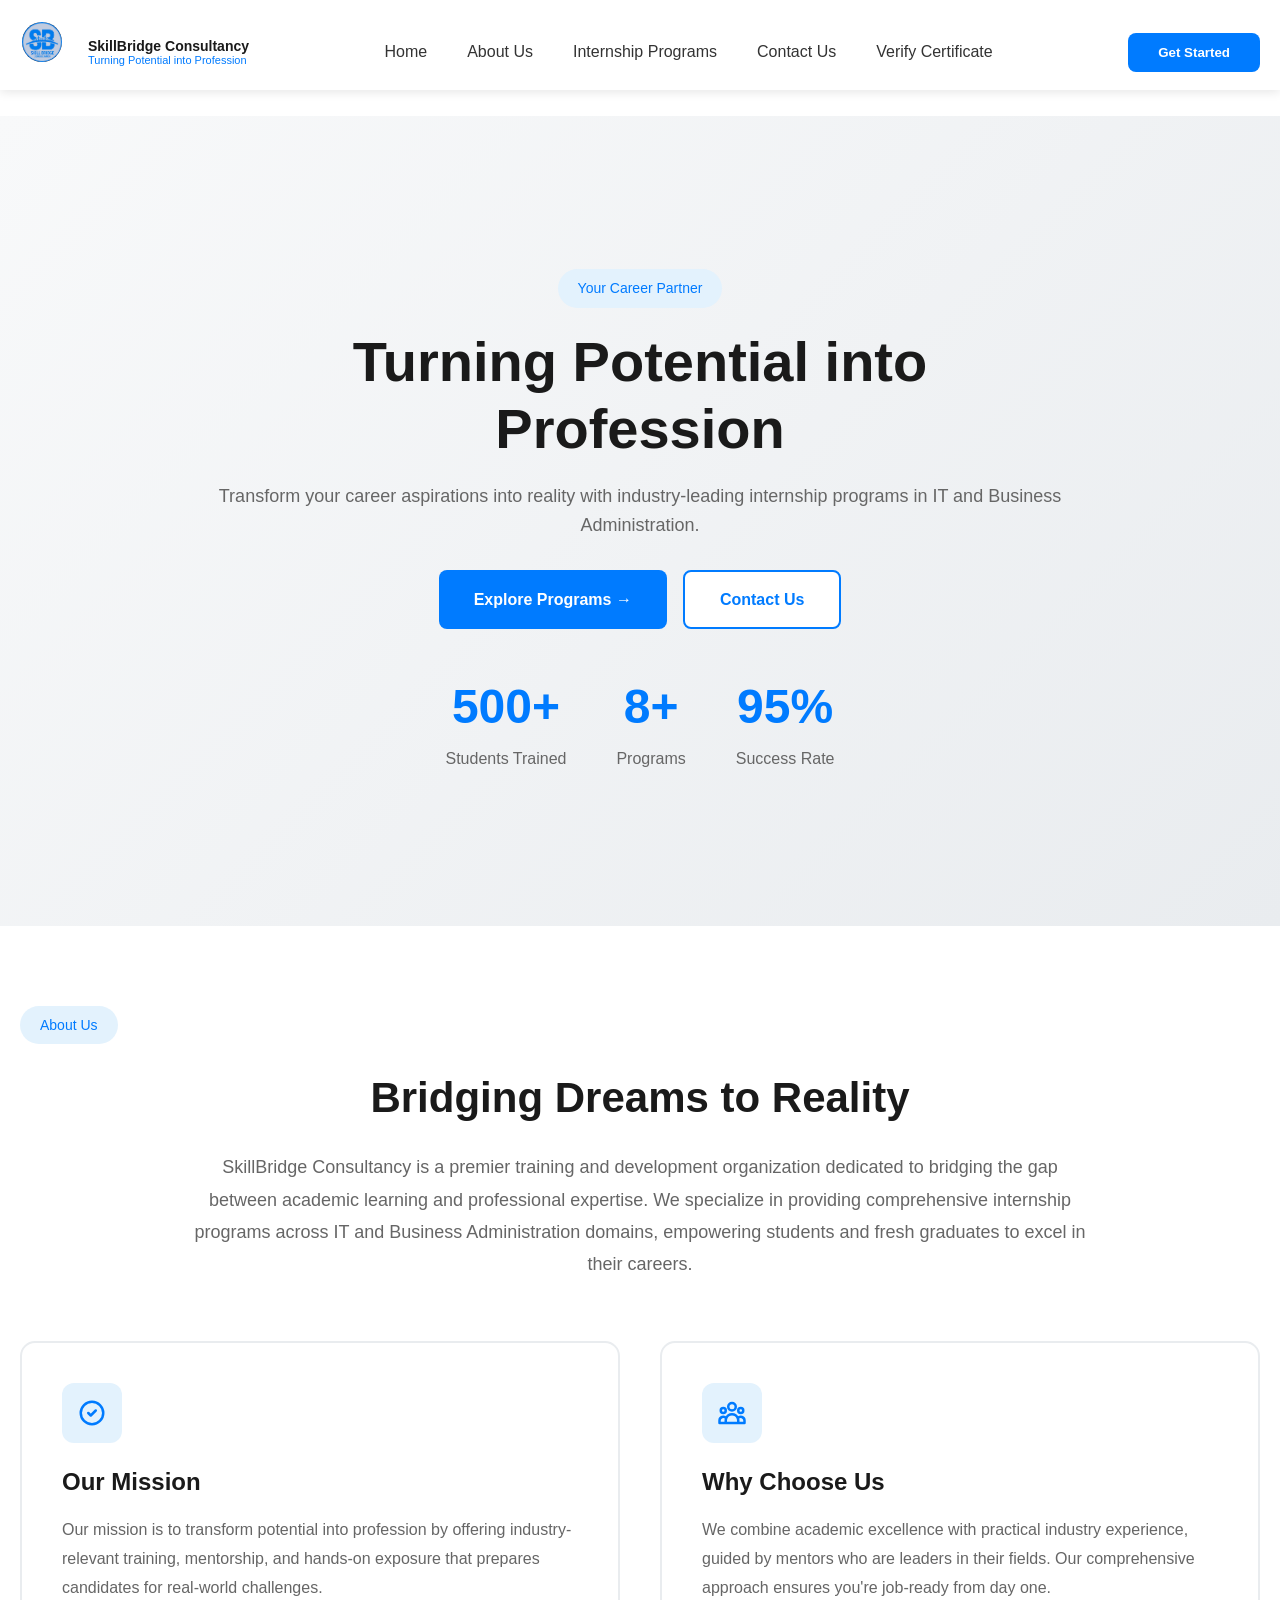
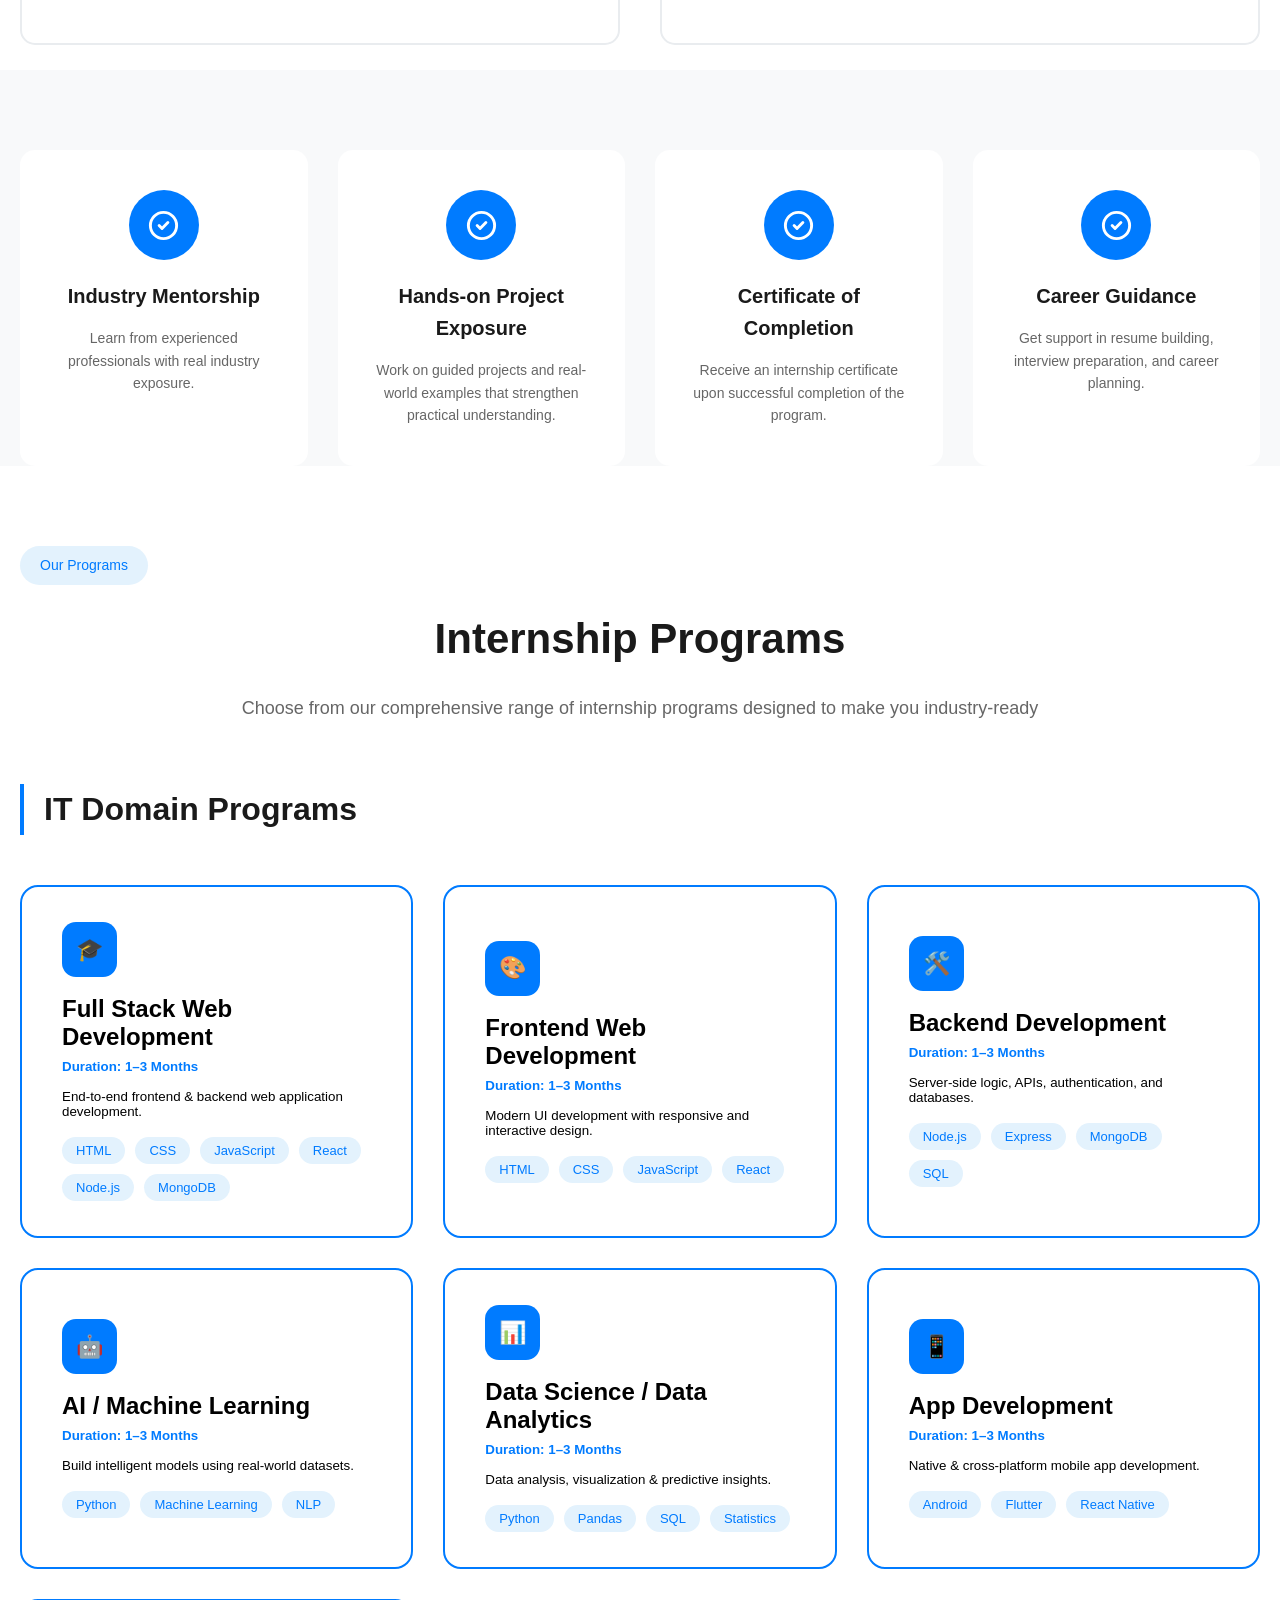
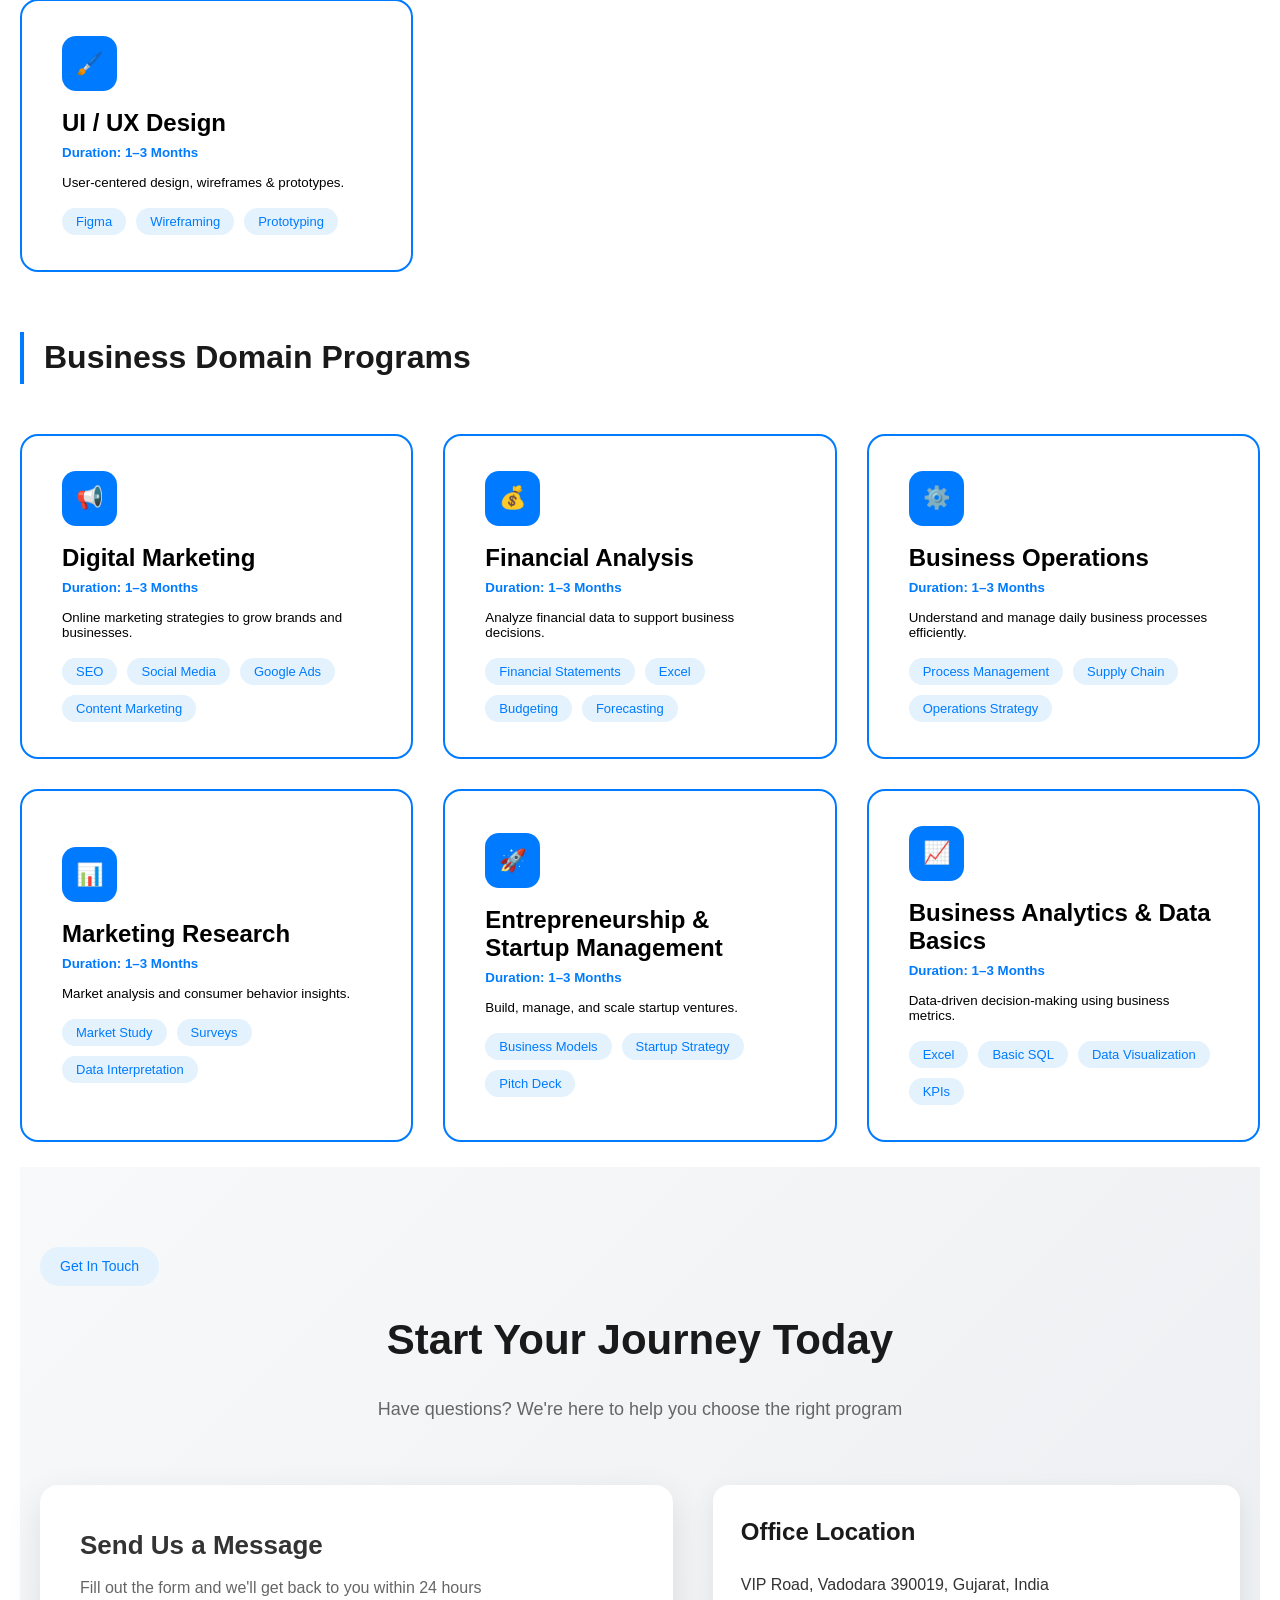
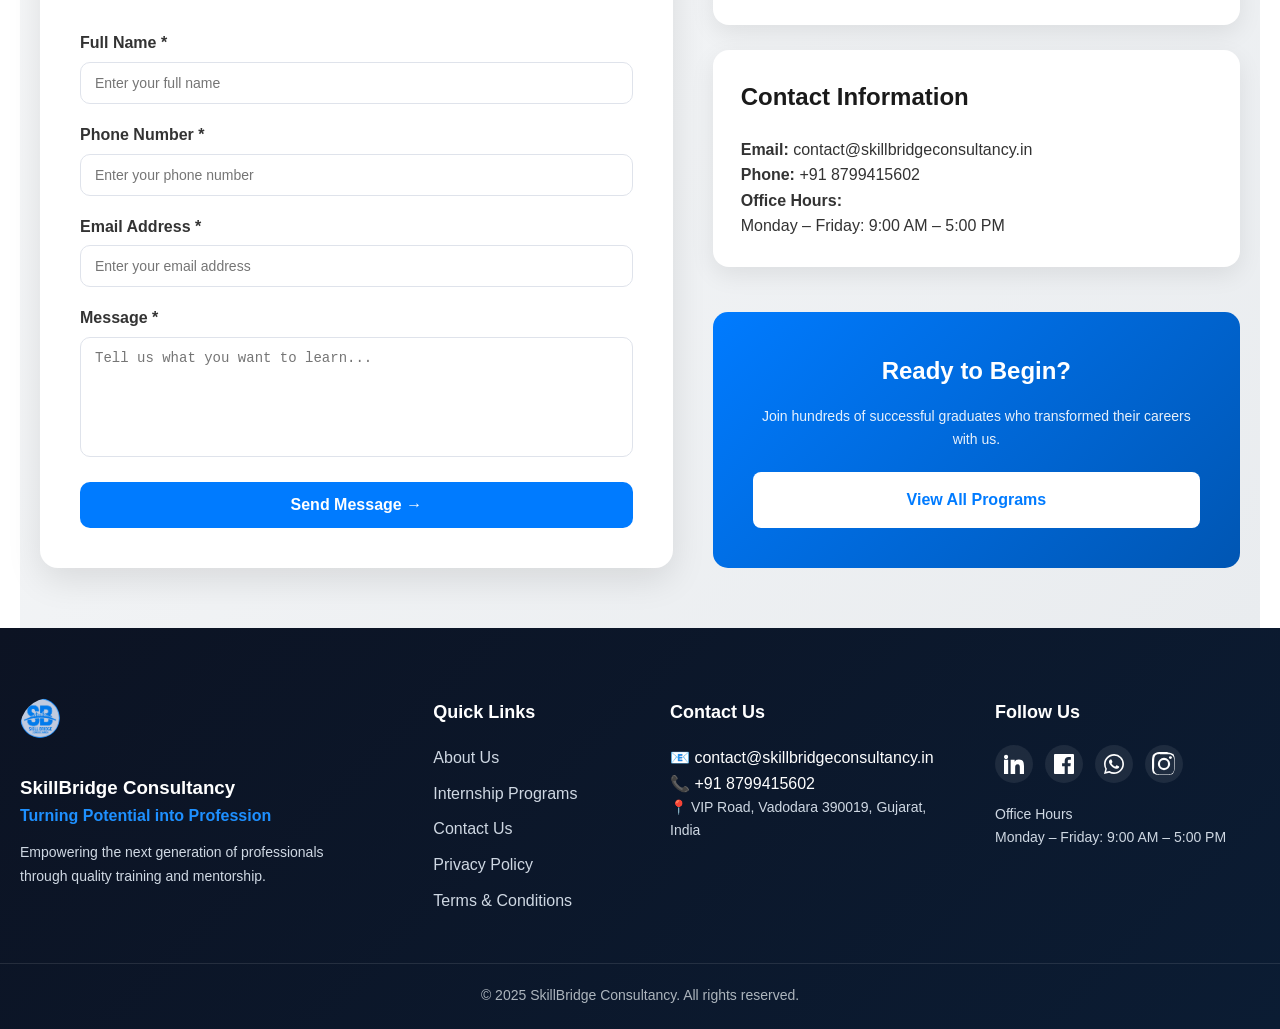
==== index.html @ 9933a891 "updated Index" ====
<!DOCTYPE html>
<html lang="en">

<head>
    <meta charset="UTF-8">
    <meta name="viewport" content="width=device-width, initial-scale=1.0">
    <title>SkillBridge Consultancy - Turning Potential into Profession</title>
    <link rel="stylesheet" href="style.css">
</head>
<style>
/* ===============================
   FORCE LOGO TO ROUND (CIRCLE)
   Header + Footer
=============================== */

#about-image img,
.footer-logo-icon img {
  width: 40px;
  height: 40px;

  border-radius: 50%;        /* makes it circle */
  object-fit: cover;         /* prevents stretching */
  display: block;

  background: #fff;
}

/* Mobile fine-tuning */
@media (max-width: 768px) {
  #about-image img {
    width: 32px;
    height: 32px;
  }
}
</style>
<style>
/* ===============================
   FIX LOGO CUTTING ISSUE (FINAL)
=============================== */

/* Allow logo to breathe */
#about-image,
#image-placeholder {
  overflow: visible !important;
  flex-shrink: 0 !important;
}

/* Perfect circular logo */
#about-image img {
  width: 40px;
  height: 40px;

  border-radius: 50%;
  object-fit: cover;

  display: block;
  margin-left: 2px;   /* prevents edge clipping */
}

/* Mobile adjustment */
@media (max-width: 768px) {
  #about-image img {
    width: 32px;
    height: 32px;
  }
}
</style>

<!-- Favicon -->
<link rel="icon" type="image/x-icon" href="assets/favicon.ico">

<!-- Standard favicon sizes -->
<link rel="icon" type="image/png" sizes="16x16" href="assets/favicon-16x16.png">
<link rel="icon" type="image/png" sizes="32x32" href="assets/favicon-32x32.png">
<!-- Android -->
<link rel="icon" type="image/png" sizes="192x192" href="assets/android-chrome-192x192.png">
<link rel="icon" type="image/png" sizes="512x512" href="assets/android-chrome-512x512.png">

<!-- Apple iOS -->
<link rel="apple-touch-icon" href="assets/apple-touch-icon.png">


<body>
    <!-- Header -->
    <header>
        <nav class="container">
            <div id="about-image">
                    <div id="image-placeholder">
                        <!-- Replace "MZ.jpeg" with actual image file name -->
                        <img src="/assets/sb.jpeg" alt="Developer" />
                    </div>
                    <div class="logo-text">
                    <h1>SkillBridge Consultancy</h1>
                    <p>Turning Potential into Profession</p>
                </div>
            </div>
    
<!-- Menu list for desktop and mobile -->
        <ul class="nav-menu">
                <li><a href="#home">Home</a></li>
                <li><a href="#about">About Us</a></li>
                <li><a href="#programs">Internship Programs</a></li>
                <li><a href="#contact">Contact Us</a></li>
                <li>
  <a href="javascript:void(0)" onclick="openVerifyPopup()">
    Verify Certificate
  </a>
</li>

            </ul>
            
            <button class="get-started-btn" onclick="window.location.href='#contact'">Get Started</button>

            <!-- hamberger icons visible on small screen -->
            <div class="hamburger">
            <span></span>
            <span></span>
            <span></span>
        </div>
        
<script>
    /* ------------- NAVBAR: MOBILE MENU TOGGLE ------------- */

        // Select hamburger icon and navigation menu list
        const hamburger = document.querySelector('.hamburger');
        const navMenu = document.querySelector('.nav-menu');

        // When hamburger is clicked, toggle "active" class on both elements
        hamburger.addEventListener('click', () => {
            hamburger.classList.toggle('active');
            navMenu.classList.toggle('active');
        });

        // When any nav link is clicked, close the mobile menu (better UX)
        document.querySelectorAll('.nav-menu a').forEach(link => {
            link.addEventListener('click', () => {
                hamburger.classList.remove('active');
                navMenu.classList.remove('active');
            });
        });
</script>
        
    </nav>
</header>
<br>
    <!-- Hero Section -->
    <section id="home" class="hero">
        <div class="container">
            <div class="hero-content">
                <div>
                    <span class="hero-tag">Your Career Partner</span>
                    <h1 class="hero-title">Turning Potential into Profession</h1>
                    <p class="hero-description">Transform your career aspirations into reality with industry-leading
                        internship programs in IT and Business Administration.</p>
                    <div class="hero-buttons">
                        <a href="#programs" class="btn-primary">Explore Programs →</a>
                        <a href="#contact" class="btn-secondary">Contact Us</a>
                    </div>
                    <div class="hero-stats">
                        <div class="stat-item">
                            <div class="stat-number">500+</div>
                            <div class="stat-label">Students Trained</div>
                        </div>
                        <div class="stat-item">
                            <div class="stat-number">8+</div>
                            <div class="stat-label">Programs</div>
                        </div>
                        <div class="stat-item">
                            <div class="stat-number">95%</div>
                            <div class="stat-label">Success Rate</div>
                        </div>
                    </div>
                </div>

        <div class="hero-image">
            <div class="about-image">
                    <div class="image-placeholder">
                        <!-- Replace "MZ.jpeg" with actual image file name -->
                        <img src="/assets/sb01.jpeg" alt="SB Image" />
                    </div>
                </div>
            </div>
    </section>

    <!-- About Section -->
    <section id="about" class="about">
        <div class="container">
            <span class="section-tag">About Us</span>
            <h2 class="section-title">Bridging Dreams to Reality</h2>
            <p class="section-description">SkillBridge Consultancy is a premier training and development organization
                dedicated to bridging the gap between academic learning and professional expertise. We specialize in
                providing comprehensive internship programs across IT and Business Administration domains, empowering
                students and fresh graduates to excel in their careers.</p>

            <div class="about-cards">
                <div class="about-card">
                    <div class="about-card-icon">
                        <svg fill="none" stroke="currentColor" viewBox="0 0 24 24">
                            <path stroke-linecap="round" stroke-linejoin="round" stroke-width="2"
                                d="M9 12l2 2 4-4m6 2a9 9 0 11-18 0 9 9 0 0118 0z"></path>
                        </svg>
                    </div>
                    <h3>Our Mission</h3>
                    <p>Our mission is to transform potential into profession by offering industry-relevant training,
                        mentorship, and hands-on exposure that prepares candidates for real-world challenges.</p>
                </div>
                <div class="about-card">
                    <div class="about-card-icon">
                        <svg fill="none" stroke="currentColor" viewBox="0 0 24 24">
                            <path stroke-linecap="round" stroke-linejoin="round" stroke-width="2"
                                d="M17 20h5v-2a3 3 0 00-5.356-1.857M17 20H7m10 0v-2c0-.656-.126-1.283-.356-1.857M7 20H2v-2a3 3 0 015.356-1.857M7 20v-2c0-.656.126-1.283.356-1.857m0 0a5.002 5.002 0 019.288 0M15 7a3 3 0 11-6 0 3 3 0 016 0zm6 3a2 2 0 11-4 0 2 2 0 014 0zM7 10a2 2 0 11-4 0 2 2 0 014 0z">
                            </path>
                        </svg>
                    </div>
                    <h3>Why Choose Us</h3>
                    <p>We combine academic excellence with practical industry experience, guided by mentors who are
                        leaders in their fields. Our comprehensive approach ensures you're job-ready from day one.</p>
                </div>
            </div>
        </div>
    </section>
    <br>

    <!-- Features Section -->
    <section class="features">
        <div class="container">
            <div class="features-grid">
                <div class="feature-card">
                    <div class="feature-icon">
                        <svg fill="none" stroke="currentColor" viewBox="0 0 24 24">
                            <path stroke-linecap="round" stroke-linejoin="round" stroke-width="2"
                                d="M9 12l2 2 4-4m6 2a9 9 0 11-18 0 9 9 0 0118 0z"></path>
                        </svg>
                    </div>
                    <h3>Industry Mentorship</h3>
                    <p>Learn from experienced professionals with real industry exposure.</p>
                </div>
                <div class="feature-card">
                    <div class="feature-icon">
                        <svg fill="none" stroke="currentColor" viewBox="0 0 24 24">
                            <path stroke-linecap="round" stroke-linejoin="round" stroke-width="2"
                                d="M9 12l2 2 4-4m6 2a9 9 0 11-18 0 9 9 0 0118 0z"></path>
                        </svg>
                    </div>
                    <h3>Hands-on Project Exposure</h3>
                    <p>Work on guided projects and real-world examples that strengthen practical understanding.</p>
                </div>
                <div class="feature-card">
                    <div class="feature-icon">
                        <svg fill="none" stroke="currentColor" viewBox="0 0 24 24">
                            <path stroke-linecap="round" stroke-linejoin="round" stroke-width="2"
                                d="M9 12l2 2 4-4m6 2a9 9 0 11-18 0 9 9 0 0118 0z"></path>
                        </svg>
                    </div>
                    <h3>Certificate of Completion</h3>
                    <p>Receive an internship certificate upon successful completion of the program.</p>
                </div>
                <div class="feature-card">
                    <div class="feature-icon">
                        <svg fill="none" stroke="currentColor" viewBox="0 0 24 24">
                            <path stroke-linecap="round" stroke-linejoin="round" stroke-width="2"
                                d="M9 12l2 2 4-4m6 2a9 9 0 11-18 0 9 9 0 0118 0z"></path>
                        </svg>
                    </div>
                    <h3>Career Guidance</h3>
                    <p>Get support in resume building, interview preparation, and career planning.</p>
                </div>
            </div>
        </div>
    </section>

    <!-- Programs Section -->
    <section id="programs" class="programs">
        <div class="container">
            <span class="section-tag">Our Programs</span>
            <h2 class="section-title">Internship Programs</h2>
            <p class="section-description">Choose from our comprehensive range of internship programs designed to make
                you industry-ready</p>

          <h3 class="domain-title">IT Domain Programs</h3>

<div class="domain-section">
    <div class="domain-list">

        <button class="domain-card" onclick="window.location.href='/domain/fullstack.html'">
            <div class="domain-icon">🎓</div>
            <p class="domain-title-text">Full Stack Web Development</p>
            <div class="domain-duration">Duration: 1–3 Months</div>
            <p>End-to-end frontend & backend web application development.</p>
            <div class="domain-tags">
                <span class="domain-tag">HTML</span>
                <span class="domain-tag">CSS</span>
                <span class="domain-tag">JavaScript</span>
                <span class="domain-tag">React</span>
                <span class="domain-tag">Node.js</span>
                <span class="domain-tag">MongoDB</span>
            </div>
        </button>


        <button class="domain-card" onclick="window.location.href='/domain/frontend.html'">
            <div class="domain-icon">🎨</div>
            <div class="domain-title-text">Frontend Web Development</div>
            <div class="domain-duration">Duration: 1–3 Months</div>
            <p>Modern UI development with responsive and interactive design.</p>
            <div class="domain-tags">
                <span class="domain-tag">HTML</span>
                <span class="domain-tag">CSS</span>
                <span class="domain-tag">JavaScript</span>
                <span class="domain-tag">React</span>
            </div>
        </button>

        <button class="domain-card" onclick="window.location.href='/domain/backend.html'">
            <div class="domain-icon">🛠️</div>
            <div class="domain-title-text">Backend Development</div>
            <div class="domain-duration">Duration: 1–3 Months</div>
            <p>Server-side logic, APIs, authentication, and databases.</p>
            <div class="domain-tags">
                <span class="domain-tag">Node.js</span>
                <span class="domain-tag">Express</span>
                <span class="domain-tag">MongoDB</span>
                <span class="domain-tag">SQL</span>
            </div>
        </button>

        <button class="domain-card" onclick="window.location.href='/domain/ai.html'">
            <div class="domain-icon">🤖</div>
            <div class="domain-title-text">AI / Machine Learning</div>
            <div class="domain-duration">Duration: 1–3 Months</div>
            <p>Build intelligent models using real-world datasets.</p>
            <div class="domain-tags">
                <span class="domain-tag">Python</span>
                <span class="domain-tag">Machine Learning</span>
                <span class="domain-tag">NLP</span>
            </div>
        </button>

        <button class="domain-card" onclick="window.location.href='/domain/datascience.html'">
            <div class="domain-icon">📊</div>
            <div class="domain-title-text">Data Science / Data Analytics</div>
            <div class="domain-duration">Duration: 1–3 Months</div>
            <p>Data analysis, visualization & predictive insights.</p>
            <div class="domain-tags">
                <span class="domain-tag">Python</span>
                <span class="domain-tag">Pandas</span>
                <span class="domain-tag">SQL</span>
                <span class="domain-tag">Statistics</span>
            </div>
        </button>

        <button class="domain-card" onclick="window.location.href='/domain/appdevelopment.html'">
            <div class="domain-icon">📱</div>
            <div class="domain-title-text">App Development</div>
            <div class="domain-duration">Duration: 1–3 Months</div>
            <p>Native & cross-platform mobile app development.</p>
            <div class="domain-tags">
                <span class="domain-tag">Android</span>
                <span class="domain-tag">Flutter</span>
                <span class="domain-tag">React Native</span>
            </div>
        </button>

        <button class="domain-card" onclick="window.location.href='/domain/uiux.html'">
            <div class="domain-icon">🖌️</div>
            <div class="domain-title-text">UI / UX Design</div>
            <div class="domain-duration">Duration: 1–3 Months</div>
            <p>User-centered design, wireframes & prototypes.</p>
            <div class="domain-tags">
                <span class="domain-tag">Figma</span>
                <span class="domain-tag">Wireframing</span>
                <span class="domain-tag">Prototyping</span>
            </div>
        </button>
    </div>

    <h3 class="domain-title">Business Domain Programs</h3>
   <div class="domain-section">
    <div class="domain-list">

        <button class="domain-card" onclick="window.location.href='/domain/digital-marketing.html'">
            <div class="domain-icon">📢</div>
            <p class="domain-title-text">Digital Marketing</p>
            <div class="domain-duration">Duration: 1–3 Months</div>
            <p>Online marketing strategies to grow brands and businesses.</p>
            <div class="domain-tags">
                <span class="domain-tag">SEO</span>
                <span class="domain-tag">Social Media</span>
                <span class="domain-tag">Google Ads</span>
                <span class="domain-tag">Content Marketing</span>
            </div>
        </button>

        <button class="domain-card" onclick="window.location.href='/domain/financial-analysis.html'">
            <div class="domain-icon">💰</div>
            <p class="domain-title-text">Financial Analysis</p>
            <div class="domain-duration">Duration: 1–3 Months</div>
            <p>Analyze financial data to support business decisions.</p>
            <div class="domain-tags">
                <span class="domain-tag">Financial Statements</span>
                <span class="domain-tag">Excel</span>
                <span class="domain-tag">Budgeting</span>
                <span class="domain-tag">Forecasting</span>
            </div>
        </button>

        <button class="domain-card" onclick="window.location.href='/domain/business-operations.html'">
            <div class="domain-icon">⚙️</div>
            <p class="domain-title-text">Business Operations</p>
            <div class="domain-duration">Duration: 1–3 Months</div>
            <p>Understand and manage daily business processes efficiently.</p>
            <div class="domain-tags">
                <span class="domain-tag">Process Management</span>
                <span class="domain-tag">Supply Chain</span>
                <span class="domain-tag">Operations Strategy</span>
            </div>
        </button>

        <button class="domain-card" onclick="window.location.href='/domain/marketing-research.html'">
            <div class="domain-icon">📊</div>
            <p class="domain-title-text">Marketing Research</p>
            <div class="domain-duration">Duration: 1–3 Months</div>
            <p>Market analysis and consumer behavior insights.</p>
            <div class="domain-tags">
                <span class="domain-tag">Market Study</span>
                <span class="domain-tag">Surveys</span>
                <span class="domain-tag">Data Interpretation</span>
            </div>
        </button>

        <button class="domain-card" onclick="window.location.href='/domain/entrepreneurship.html'">
            <div class="domain-icon">🚀</div>
            <p class="domain-title-text">Entrepreneurship & Startup Management</p>
            <div class="domain-duration">Duration: 1–3 Months</div>
            <p>Build, manage, and scale startup ventures.</p>
            <div class="domain-tags">
                <span class="domain-tag">Business Models</span>
                <span class="domain-tag">Startup Strategy</span>
                <span class="domain-tag">Pitch Deck</span>
            </div>
        </button>

        <button class="domain-card" onclick="window.location.href='/domain/business-analytics.html'">
            <div class="domain-icon">📈</div>
            <p class="domain-title-text">Business Analytics & Data Basics</p>
            <div class="domain-duration">Duration: 1–3 Months</div>
            <p>Data-driven decision-making using business metrics.</p>
            <div class="domain-tags">
                <span class="domain-tag">Excel</span>
                <span class="domain-tag">Basic SQL</span>
                <span class="domain-tag">Data Visualization</span>
                <span class="domain-tag">KPIs</span>
            </div>
        </button>
    </div>
</div>
</div>
<br>
<section id="contact" class="contact">
    <div class="container">

        <span class="section-tag">Get In Touch</span>
        <h2 class="section-title">Start Your Journey Today</h2>
        <p class="section-description">
            Have questions? We're here to help you choose the right program
        </p>

        <div class="contact-container">

            <!-- LEFT: FORM -->
            <div class="contact-form">
                
    <h2>Send Us a Message</h2>
    <p>Fill out the form and we'll get back to you within 24 hours</p>

<form 
  action="https://formspree.io/f/xrebnked"
  method="POST"
>
    <div class="form-group">
        <label>Full Name *</label>
        <input 
            type="text" 
            name="name"
            placeholder="Enter your full name" 
            required
        >
    </div>

    <div class="form-group">
        <label>Phone Number *</label>
        <input 
            type="tel" 
            name="phone"
            placeholder="Enter your phone number" 
            required
        >
    </div>

    <div class="form-group">
        <label>Email Address *</label>
        <input 
            type="email" 
            name="email"
            placeholder="Enter your email address" 
            required
        >
    </div>

    <div class="form-group">
        <label>Message *</label>
        <textarea 
            name="message"
            placeholder="Tell us what you want to learn..." 
            required
        ></textarea>
    </div>

    <!-- Extra metadata (recommended) -->
    <input type="hidden" name="_subject" value="New Contact from SkillBridge Website">
    <input type="hidden" name="_template" value="table">

    <button type="submit" class="submit-btn">
        Send Message →
    </button>
</form>

</div>
           

            <!-- RIGHT: INFO -->
            <div class="contact-info-container">

                <div class="info-card">
                    <h3>Office Location</h3>
                    <p>VIP Road, Vadodara 390019, Gujarat, India</p>
                </div>

                <div class="info-card">
                    <h3>Contact Information</h3>
                    <p><strong>Email:</strong> contact@skillbridgeconsultancy.in</p>
                    <p><strong>Phone:</strong> +91 8799415602</p>
                    <p><strong>Office Hours:</strong><br>
                        Monday – Friday: 9:00 AM – 5:00 PM
                    </p>
                </div>

                <div class="cta-card">
                    <h3>Ready to Begin?</h3>
                    <p>
                        Join hundreds of successful graduates who transformed their careers with us.
                    </p>
                    <a href="#programs" class="cta-btn">View All Programs</a>
                </div>

            </div>
        </div>
    </div>
</section>

<footer class="footer">
    <div class="container footer-content">

        <!-- Brand -->
        <div class="footer-brand">
            <div class="footer-logo">
                    <div class="footer-logo-icon">
                        <!-- Replace "MZ.jpeg" with actual image file name -->
                        <img src="/assets/sb.jpeg" alt="Developer" />
                    </div>
                </div>

            <h3>SkillBridge Consultancy</h3>
            <p class="footer-tagline">Turning Potential into Profession</p>
            <p class="footer-desc">
                Empowering the next generation of professionals through quality training and mentorship.
            </p>
        </div>

        <!-- Quick Links -->
        <div class="footer-section">
            <h4>Quick Links</h4>
            <ul>
                <li><a href="#about">About Us</a></li>
                <li><a href="#programs">Internship Programs</a></li>
                <li><a href="#contact">Contact Us</a></li>
                <li><a href="#">Privacy Policy</a></li>
                <li><a href="/terms.html">Terms & Conditions</a></li>
            </ul>
        </div>

        <!-- Contact -->
        <div class="footer-section">
            <h4>Contact Us</h4>
            <a href="mailto:contact@skillbridgeconsultancy.in" style="color:inherit; text-decoration:none;">
    📧 contact@skillbridgeconsultancy.in
</a>
<br>
            <a href="tel:+918799415602" style="color:inherit; text-decoration:none;">
           📞 +91 8799415602
</a>

            <p>📍 VIP Road, Vadodara 390019, Gujarat, India</p>
        </div>

        <!-- Social -->
        <div class="footer-section">
            <h4>Follow Us</h4>
            <div class="footer-socials">
    <!-- LinkedIn -->
    <a href="#" title="LinkedIn" aria-label="LinkedIn">
        <svg width="20" height="20" viewBox="0 0 24 24" fill="currentColor">
            <path d="M4.98 3.5C4.98 4.88 3.88 6 2.5 6S0 4.88 0 3.5 1.12 1 2.5 1 4.98 2.12 4.98 3.5zM0 24h5V7H0v17zM8 7h4.8v2.3h.1c.7-1.3 2.4-2.7 4.9-2.7 5.2 0 6.2 3.4 6.2 7.8V24h-5v-7.5c0-1.8 0-4.2-2.6-4.2s-3 2-3 4V24H8V7z"/>
        </svg>
    </a>

    <!-- Facebook -->
    <a href="https://www.facebook.com/profile.php?id=61586493890046" title="Facebook" aria-label="Facebook">
        <svg width="20" height="20" viewBox="0 0 24 24" fill="currentColor">
            <path d="M22.675 0h-21.35C.6 0 0 .6 0 1.326v21.348C0 23.4.6 24 1.326 24h11.49v-9.294H9.691V11.01h3.125V8.41c0-3.1 1.893-4.788 4.659-4.788 1.325 0 2.463.099 2.795.143v3.24l-1.918.001c-1.504 0-1.796.715-1.796 1.764v2.314h3.587l-.467 3.696h-3.12V24h6.116C23.4 24 24 23.4 24 22.674V1.326C24 .6 23.4 0 22.675 0z"/>
        </svg>
    </a>

    <!-- WhatsApp -->
    <a href="https://wa.me/message/7XD6UM52COF5K1" title="WhatsApp" aria-label="WhatsApp">
        <svg width="20" height="20" viewBox="0 0 24 24" fill="currentColor">
            <path d="M20.52 3.48A11.78 11.78 0 0 0 12.02 0C5.4 0 0 5.4 0 12c0 2.12.55 4.18 1.6 6.01L0 24l6.16-1.62A11.93 11.93 0 0 0 12 24c6.6 0 12-5.4 12-12 0-3.2-1.25-6.2-3.48-8.52zM12 22c-1.92 0-3.79-.51-5.42-1.47l-.39-.23-3.65.96.97-3.56-.25-.37A9.93 9.93 0 0 1 2 12C2 6.48 6.48 2 12.02 2c2.65 0 5.14 1.03 7.01 2.9A9.87 9.87 0 0 1 22 12c0 5.52-4.48 10-10 10zm5.48-7.48c-.3-.15-1.76-.87-2.03-.97-.27-.1-.47-.15-.67.15-.2.3-.77.97-.94 1.17-.17.2-.35.22-.65.07-.3-.15-1.25-.46-2.38-1.48-.88-.78-1.47-1.75-1.65-2.05-.17-.3-.02-.46.13-.61.13-.13.3-.35.45-.52.15-.17.2-.3.3-.5.1-.2.05-.37-.02-.52-.07-.15-.67-1.62-.92-2.22-.24-.58-.49-.5-.67-.51h-.57c-.2 0-.52.07-.8.37-.27.3-1.05 1.02-1.05 2.48s1.08 2.88 1.23 3.08c.15.2 2.12 3.24 5.13 4.54.72.31 1.28.5 1.72.64.72.23 1.37.2 1.88.12.57-.08 1.76-.72 2.01-1.42.25-.7.25-1.3.17-1.42-.08-.12-.27-.2-.57-.35z"/>
        </svg>
    </a>

    <!-- Instagram -->
    <a href="https://www.instagram.com/skillbridgeconsultancy?igsh=MWw3Z3g2ZGY2OTgyZQ==" title="Instagram" aria-label="Instagram" class="social-icon instagram">
    <svg xmlns="http://www.w3.org/2000/svg" width="24" height="24" fill="white" viewBox="0 0 24 24">
        <path d="M12 2.163c3.204 0 3.584.012 4.85.07 1.17.054 1.796.24 2.218.403a4.418 4.418 0 011.607.995 4.418 4.418 0 01.995 1.607c.163.422.349 1.048.403 2.218.058 1.266.07 1.646.07 4.85s-.012 3.584-.07 4.85c-.054 1.17-.24 1.796-.403 2.218a4.418 4.418 0 01-.995 1.607 4.418 4.418 0 01-1.607.995c-.422.163-1.048.349-2.218.403-1.266.058-1.646.07-4.85.07s-3.584-.012-4.85-.07c-1.17-.054-1.796-.24-2.218-.403a4.418 4.418 0 01-1.607-.995 4.418 4.418 0 01-.995-1.607c-.163-.422-.349-1.048-.403-2.218C2.175 15.584 2.163 15.204 2.163 12s.012-3.584.07-4.85c.054-1.17.24-1.796.403-2.218a4.418 4.418 0 01.995-1.607 4.418 4.418 0 011.607-.995c.422-.163 1.048-.349 2.218-.403C8.416 2.175 8.796 2.163 12 2.163zm0-2.163C8.741 0 8.332.012 7.052.07 5.78.128 4.897.313 4.09.635 3.286.957 2.592 1.356 2.05 1.898a6.576 6.576 0 00-1.264 1.264C.354 4.592.128 5.78.07 7.052.012 8.332 0 8.741 0 12s.012 3.668.07 4.948c.058 1.272.284 2.46.716 3.354.36.77.836 1.433 1.264 1.264.563.424 1.226.716 1.264.716.894.432 2.082.658 3.354.716 1.28.058 1.689.07 4.948.07s3.668-.012 4.948-.07c1.272-.058 2.46-.284 3.354-.716.77-.36 1.433-.836 1.264-1.264.424-.563.716-1.226.716-1.264.432-.894.658-2.082.716-3.354.058-1.28.07-1.689.07-4.948s-.012-3.668-.07-4.948c-.058-1.272-.284-2.46-.716-3.354-.36-.77-.836-1.433-1.264-1.264-.563-.424-1.226-.716-1.264-.716-.894-.432-2.082-.658-3.354-.716C15.668.012 15.259 0 12 0z"/>
        <path d="M12 5.838a6.162 6.162 0 100 12.324 6.162 6.162 0 000-12.324zm0 10.162a3.999 3.999 0 110-7.998 3.999 3.999 0 010 7.998z"/>
        <circle cx="18.406" cy="5.594" r="1.44"/>
    </svg>
</a>




</div>

            <p class="office-hours">
                Office Hours<br>
                Monday – Friday: 9:00 AM – 5:00 PM
            </p>
        </div>

    </div>

    <div class="footer-bottom">
        © 2025 SkillBridge Consultancy. All rights reserved.<br>
        <br>
    </div>
    
</footer>

<!-- Verify Certificate Popup -->
<div id="verifyPopup" class="verify-popup">
  <div class="verify-box">
    <h2>Verify Certificate</h2>
    <p>Enter your reference number</p>

    <input
      type="text"
      id="certInput"
      placeholder="SBCINT-2026-512"
    >

    <div id="verifyStatus" class="verify-status"></div>

    <button class="verify-btn" onclick="verifyCertificate()">
      Verify
    </button>

    <button class="close-btn" onclick="closeVerifyPopup()">Close</button>
  </div>
</div>
<script>
function openVerifyPopup() {
  document.getElementById("verifyPopup").style.display = "flex";
  document.getElementById("verifyStatus").innerText = "";
  document.getElementById("certInput").value = "";
}

function closeVerifyPopup() {
  document.getElementById("verifyPopup").style.display = "none";
}

function verifyCertificate() {
  const input = document.getElementById("certInput").value.trim();
  const status = document.getElementById("verifyStatus");
  const btn = document.querySelector(".verify-btn");

  const pattern = /^SBCINT-2026-(\d+)$/;

  if (!pattern.test(input)) {
    status.style.color = "red";
    status.innerText = "❌ Invalid format";
    return;
  }

  const number = parseInt(input.match(pattern)[1]);

  // Loading state
  btn.classList.add("loading");
  btn.disabled = true;
  status.innerText = "Verifying...";

  setTimeout(() => {
    btn.classList.remove("loading");
    btn.disabled = false;

    if (number >= 512) {
      status.style.color = "green";
      status.innerText = "✅ Your certificate is VERIFIED";
    } else {
      status.style.color = "red";
      status.innerText = "❌ Certificate NOT valid";
    }
  }, 1500); // fake loading delay
}
</script>

</body>
</html>
---- style.css ----
* {
            margin: 0;
            padding: 0;
            box-sizing: border-box;
        }

        body {
            font-family: 'Segoe UI', Tahoma, Geneva, Verdana, sans-serif;
            line-height: 1.6;
            color: #333;
            overflow-x: hidden;
        }

        .container {
            max-width: 1400px;
            margin: 0 auto;
            padding: 0 20px;
        }

        /* Header Styles */
        header {
            background: #fff;
            padding: 20px 0;
            box-shadow: 0 2px 10px rgba(0,0,0,0.1);
            position: sticky;
            top: 0;
            z-index: 1000;
            position: fixed;
            width: 100%;
        }

        nav {
            display: flex;
            justify-content: space-between;
            align-items: center;
        }

        /* portfolio css for the skillbridge image */

        #about-image {
            display: flex;
            align-items: center;
            gap: 5px;
        }

        #image-placeholder {
            width: 60px;
            height: 60px;
            border-radius: 50%;  /* Circle */
            overflow: hidden;    /* Keep image inside circle */
            margin: 0;
        }

        #image-placeholder img {
            width: 100%;
            height: 100%;
            object-fit: cover;   /* Cover the circle nicely */
        }

        .logo-text h1 {
            font-size: 22px;
            color: #1a1a1a;
        }

        .logo-text p {
            font-size: 12px;
            color: #007bff;
        }

        .nav-menu {
            display: flex;
            list-style: none;
            gap: 40px;
        }

        .nav-menu a {
            text-decoration: none;
            color: #333;
            font-weight: 500;
            transition: color 0.3s;
        }

        .nav-menu a:hover {
            color: #007bff;
        }

        /* Hamburger icon (only visible on mobile) */
        .hamburger {
            display: none;          /* hidden on desktop */
            flex-direction: column;
            cursor: pointer;
            margin: 5%;
            position: relative;
        } 

        
        .hamburger span {
            height: 3px;
            width: 25px;
            background: #333;
            margin: 3px 0;
            transition: 0.3s;
        }

        .get-started-btn {
            background: #007bff;
            color: white;
            padding: 12px 30px;
            border: none;
            border-radius: 8px;
            font-weight: 600;
            cursor: pointer;
            transition: background 0.3s;
        }

        .get-started-btn:hover {
            background: #0056b3;
        }

        /* Hero Section */
        .hero {
            background: linear-gradient(135deg, #f8f9fa 0%, #e9ecef 100%);
            padding: 80px 0;
            margin-top: 20px;
        }

        .hero-content {
            display: grid;
            grid-template-columns: 1fr 1fr;
            gap: 60px;
            align-items: center;
        }

        .hero-tag {
            display: inline-block;
            background: #e3f2fd;
            color: #007bff;
            padding: 8px 20px;
            border-radius: 20px;
            font-size: 14px;
            margin-bottom: 20px;
        }

        .hero-title {
            font-size: 56px;
            line-height: 1.2;
            margin-bottom: 20px;
            color: #1a1a1a;
        }

        .hero-description {
            font-size: 18px;
            color: #666;
            margin-bottom: 30px;
        }

        .hero-buttons {
            display: flex;
            gap: 20px;
        }

        .btn-primary {
            background: #007bff;
            color: white;
            padding: 15px 35px;
            border: none;
            border-radius: 8px;
            font-weight: 600;
            cursor: pointer;
            transition: all 0.3s;
            text-decoration: none;
            display: inline-flex;
            align-items: center;
            gap: 10px;
        }

        .btn-primary:hover {
            background: #0056b3;
            transform: translateY(-2px);
        }

        .btn-secondary {
            background: white;
            color: #007bff;
            padding: 15px 35px;
            border: 2px solid #007bff;
            border-radius: 8px;
            font-weight: 600;
            cursor: pointer;
            transition: all 0.3s;
            text-decoration: none;
        }

        .btn-secondary:hover {
            background: #007bff;
            color: white;
        }

        .hero-stats {
            display: flex;
            gap: 60px;
            margin-top: 50px;
        }

        .stat-item {
            text-align: center;
        }

        .stat-number {
            font-size: 48px;
            font-weight: bold;
            color: #007bff;
        }

        .stat-label {
            color: #666;
            font-size: 16px;
        }

        .hero-image {
            background: linear-gradient(135deg, #c5d7f2 0%, #a8c0e8 100%);
            border-radius: 20px;
            padding: 60px;
            display: flex;
            align-items: center;
            justify-content: center;
            margin-right: 0 auto;
        }

                /* portfolio css */
        .image-placeholder {
            width: 400px;
            height: 400px;
            border-radius: 50%;  /* Circle */
            overflow: hidden;    /* Keep image inside circle */
            margin: 0 ;
        }

        .image-placeholder img {
            width: 100%;
            height: 100%;
            object-fit: cover;   /* Cover the circle nicely */
        }

        /* About Section */
        .about {
            padding: 80px 0;
            background: white;
        }

        .section-tag {
            display: inline-block;
            background: #e3f2fd;
            color: #007bff;
            padding: 8px 20px;
            border-radius: 20px;
            font-size: 14px;
            margin-bottom: 20px;
        }

        .section-title {
            font-size: 42px;
            text-align: center;
            margin-bottom: 20px;
            color: #1a1a1a;
        }

        .section-description {
            text-align: center;
            color: #666;
            max-width: 900px;
            margin: 0 auto 60px;
            font-size: 18px;
            line-height: 1.8;
        }
        .about-cards {
            display: grid;
            grid-template-columns: 1fr 1fr;
            gap: 40px;
            margin-top: 40px;
        }

        .about-card {
            background: white;
            border: 2px solid #e9ecef;
            border-radius: 15px;
            padding: 40px;
            transition: all 0.3s;
        }

        .about-card:hover {
            border-color: #007bff;
            box-shadow: 0 10px 30px rgba(0,123,255,0.1);
        }

        .about-card-icon {
            width: 60px;
            height: 60px;
            background: #e3f2fd;
            border-radius: 12px;
            display: flex;
            align-items: center;
            justify-content: center;
            margin-bottom: 20px;
        }

        .about-card-icon svg {
            width: 30px;
            height: 30px;
            stroke: #007bff;
        }

        .about-card h3 {
            font-size: 24px;
            margin-bottom: 15px;
            color: #1a1a1a;
        }

        .about-card p {
            color: #666;
            line-height: 1.8;
        }

        /* Features Section */
        .features {
            padding: 80px 0;
            background: #f8f9fa;
        }

        .features-grid {
            display: grid;
            grid-template-columns: repeat(4, 1fr);
            gap: 30px;
        }

        .feature-card {
            background: white;
            padding: 40px 30px;
            border-radius: 15px;
            text-align: center;
            transition: all 0.3s;
        }

        .feature-card:hover {
            transform: translateY(-5px);
            box-shadow: 0 10px 30px rgba(0,0,0,0.1);
        }

        .feature-icon {
            width: 70px;
            height: 70px;
            background: #007bff;
            border-radius: 50%;
            display: flex;
            align-items: center;
            justify-content: center;
            margin: 0 auto 20px;
        }

        .feature-icon svg {
            width: 35px;
            height: 35px;
            stroke: white;
        }

        .feature-card h3 {
            font-size: 20px;
            margin-bottom: 15px;
            color: #1a1a1a;
        }

        .feature-card p {
            color: #666;
            font-size: 14px;
            line-height: 1.6;
        }

        /* Programs Section */
        .programs {
            padding: 80px 0;
            background: white;
        }

      .programs-grid {
        width: 100%;
        display: grid;
        grid-template-columns: repeat(auto-fit, minmax(300px, 1fr));
        gap: 30px;
        margin: 0 auto 60px;
        }
        

        .program-card {
            background: white;
            border: 2px solid #e9ecef;
            border-radius: 15px;
            padding: 35px;
            transition: all 0.3s;
        }

        .program-card:hover {
            border-color: #007bff;
            transform: translateY(-5px);
            box-shadow: 0 10px 30px rgba(0,123,255,0.1);
        }

        .program-icon {
            width: 60px;
            height: 60px;
            background: #007bff;
            border-radius: 12px;
            display: flex;
            align-items: center;
            justify-content: center;
            margin-bottom: 20px;
        }

        .program-icon svg {
            width: 30px;
            height: 30px;
            stroke: white;
        }

        .program-card h3 {
            font-size: 22px;
            margin-bottom: 10px;
            color: #1a1a1a;
        }

        .program-duration {
            color: #007bff;
            font-weight: 600;
            margin-bottom: 15px;
            font-size: 14px;
        }

        .program-card p {
            color: #666;
            font-size: 14px;
            line-height: 1.6;
            margin-bottom: 20px;
        }

        .program-tags {
            display: flex;
            flex-wrap: wrap;
            gap: 8px;
        }

        .program-tag {
            background: #e3f2fd;
            color: #007bff;
            padding: 6px 14px;
            border-radius: 15px;
            font-size: 12px;
            font-weight: 500;
        }

        /* Contact Section */
        .contact {
            padding: 80px 0;
            background: linear-gradient(135deg, #f8f9fa 0%, #e9ecef 100%);
        }

        .contact-container {
            display: grid;
            grid-template-columns: 1fr 1fr;
            gap: 60px;
        }

        .contact-form {
            background: white;
            padding: 40px;
            border-radius: 15px;
            box-shadow: 0 10px 30px rgba(0,0,0,0.1);
        }

        .contact-form h2 {
            font-size: 28px;
            margin-bottom: 10px;
        }

        .contact-form p {
            color: #666;
            margin-bottom: 30px;
        }

        .form-group {
            margin-bottom: 20px;
        }

        .form-group label {
            display: block;
            margin-bottom: 8px;
            font-weight: 600;
            color: #333;
        }

        .form-group input,
        .form-group textarea {
            width: 100%;
            padding: 12px 15px;
            border: 2px solid #e9ecef;
            border-radius: 8px;
            font-size: 14px;
            transition: border-color 0.3s;
        }

        .form-group input:focus,
        .form-group textarea:focus {
            outline: none;
            border-color: #007bff;
        }

        .form-group textarea {
            resize: vertical;
            min-height: 120px;
        }

        .submit-btn {
            width: 100%;
            background: #007bff;
            color: white;
            padding: 15px;
            border: none;
            border-radius: 8px;
            font-weight: 600;
            cursor: pointer;
            transition: all 0.3s;
            display: flex;
            align-items: center;
            justify-content: center;
            gap: 10px;
        }

        .submit-btn:hover {
            background: #0056b3;
        }

        .contact-info-container {
            display: flex;
            flex-direction: column;
            gap: 30px;
        }

        .info-card {
            background: white;
            padding: 30px;
            border-radius: 15px;
            box-shadow: 0 5px 20px rgba(0,0,0,0.08);
        }

        .info-card h3 {
            font-size: 24px;
            margin-bottom: 20px;
            color: #1a1a1a;
        }

        .info-item {
            margin-bottom: 15px;
        }

        .info-label {
            font-weight: 600;
            color: #333;
            margin-bottom: 5px;
        }

        .info-value {
            color: #007bff;
            text-decoration: none;
        }

        .info-value:hover {
            text-decoration: underline;
        }

        .cta-card {
            background: linear-gradient(135deg, #007bff, #0056b3);
            color: white;
            padding: 40px;
            border-radius: 15px;
            text-align: center;
        }

        .cta-card h3 {
            font-size: 24px;
            margin-bottom: 15px;
        }

        .cta-card p {
            margin-bottom: 25px;
            opacity: 0.9;
            line-height: 1.6;
            margin-bottom: 22px;
            font-size: 14px;
        }

        .cta-btn {
            background: white;
            color: #007bff;
            padding: 15px 40px;
            border: none;
            border-radius: 8px;
            font-weight: 600;
            cursor: pointer;
            transition: all 0.3s;
            text-decoration: none;
            display: inline-block;
            width: 100%;
            text-align: center;
        }

        .cta-btn:hover {
            transform: translateY(-2px);
            box-shadow: 0 5px 20px rgba(0,0,0,0.2);
        }

        /* Vertical Domain Layout */

    .domain-title {
            font-size: 32px;
            margin: 60px 0 30px 0;
            color: #1a1a1a;
            border-left: 4px solid #007bff;
            padding-left: 20px;
        }

    .domain-section {
        margin-top: 50px;
        cursor: pointer;
    }

    .domain-list {
        display: flex;
        flex-direction: column;
        gap: 30px;
    }

    .domain-card {
        border: 2px solid #007bff;
        border-radius: 18px;
        padding: 35px 40px;
        background: #fff;
        transition: all 0.3s ease;
        cursor: pointer;
        text-align: left;
    }

    .domain-card:hover {
        box-shadow: 0 15px 40px rgba(0,123,255,0.15);
        transform: translateY(-3px);
    }

    .domain-icon {
        width: 55px;
        height: 55px;
        background: #007bff;
        color: #fff;
        border-radius: 14px;
        display: flex;
        align-items: center;
        justify-content: center;
        font-size: 22px;
        margin-bottom: 18px;
    }

    .domain-title-text {
        font-size: 24px;
        font-weight: 700;
        margin-bottom: 8px;
        color: #000;
    }

    .domain-duration {
        color: #007bff;
        font-weight: 600;
        margin-bottom: 15px;
    }

    .domain-tags {
        display: flex;
        flex-wrap: wrap;
        gap: 10px;
        margin-top: 18px;
    }

    .domain-tag {
        background: #e3f2fd;
        color: #007bff;
        padding: 6px 14px;
        border-radius: 20px;
        font-size: 13px;
        font-weight: 500;
    }

    .domain-list {
        display: grid;
        grid-template-columns: repeat(3, 1fr); /* 3 ek row me */
        gap: 30px;
    }

    /* ===== CONTACT SECTION IMAGE-STYLE FIX ===== */

    .contact-container {
        display: grid;
        grid-template-columns: 1.2fr 1fr;
        gap: 40px;
        align-items: start;
    }

    .contact-form {
        height: fit-content;
    }

    .contact-info-container {
        display: flex;
        flex-direction: column;
        gap: 25px;
    }

    .info-card {
        background: #fff;
        border-radius: 16px;
        padding: 28px;
        box-shadow: 0 8px 25px rgba(0,0,0,0.08);
    }

    .contact-form {
        background: #fff;
        padding: 40px;
        border-radius: 18px;
        box-shadow: 0 12px 35px rgba(0,0,0,0.1);
    }

    .contact-form h2 {
        font-size: 26px;
        margin-bottom: 8px;
    }

    .contact-form p {
        color: #666;
        margin-bottom: 30px;
    }

    .form-group {
        margin-bottom: 18px;
    }

    .form-group label {
        display: block;
        font-weight: 600;
        margin-bottom: 6px;
    }

    .form-group input,
    .form-group textarea {
        width: 100%;
        padding: 12px 14px;
        border-radius: 10px;
        border: 1.5px solid #dfe3eb;
        font-size: 14px;
    }

    .form-group textarea {
        resize: none;
        height: 120px;
    }

    .form-group input:focus,
    .form-group textarea:focus {
        outline: none;
        border-color: #007bff;
    }

    .submit-btn {
        width: 100%;
        background: #007bff;
        color: #fff;
        border: none;
        padding: 14px;
        font-size: 16px;
        font-weight: 600;
        border-radius: 10px;
        cursor: pointer;
    }

    .submit-btn:hover {
        background: #0056b3;
    }

    /* ===== CONTACT SECTION IMAGE-STYLE FIX ===== */

    .contact-container {
        display: grid;
        grid-template-columns: 1.2fr 1fr;
        gap: 40px;
        align-items: start;
    }

    .contact-info-container {
        display: flex;
        flex-direction: column;
        gap: 25px;
    }

    .info-card {
        background: #fff;
        border-radius: 16px;
        padding: 28px;
        box-shadow: 0 8px 25px rgba(0,0,0,0.08);
    }

    .contact-form {
        background: #fff;
        padding: 40px;
        border-radius: 18px;
        box-shadow: 0 12px 35px rgba(0,0,0,0.1);
        height: fit-content;
    }

    .contact-form h2 {
        font-size: 26px;
        margin-bottom: 8px;
    }

    .contact-form p {
        color: #666;
        margin-bottom: 30px;
    }

    .form-group {
        margin-bottom: 18px;
    }

    .form-group label {
        display: block;
        font-weight: 600;
        margin-bottom: 6px;
    }

    .form-group input,
    .form-group textarea {
        width: 100%;
        padding: 12px 14px;
        border-radius: 10px;
        border: 1.5px solid #dfe3eb;
        font-size: 14px;
    }

    .form-group textarea {
        resize: none;
        height: 120px;
    }

    .form-group input:focus,
    .form-group textarea:focus {
        outline: none;
        border-color: #007bff;
    }

    .submit-btn {
        width: 100%;
        background: #007bff;
        color: #fff;
        border: none;
        padding: 14px;
        font-size: 16px;
        font-weight: 600;
        border-radius: 10px;
        cursor: pointer;
    }

    .submit-btn:hover {
        background: #0056b3;
    }

                /* ===== FOOTER ===== */

    footer {
                background: #1a1d29;
                color: white;
                padding: 60px 0 20px;
                margin-top: 0;
            }

    .footer {
        background: linear-gradient(135deg, #0c1323, #0b1c33);
        color: #fff;
        padding: 70px 0 25px;
        width: 100vw;              /* full screen width */
        margin-left: calc(-50vw + 50%);
    }

    .footer-content {
        display: grid;
        grid-template-columns: 2fr 1fr 1.5fr 1.5fr;
        gap: 60px;
        /* margin-bottom: 30px; */
    }

    .footer-logo {
                display: flex;
                align-items: center;
                gap: 5px;
            }

    .footer-logo-icon {
                width: 60px;
                height: 60px;
                border-radius: 50%;
                overflow: hidden;
                margin: 0;
                display: flex;
            }

            .footer-logo-icon img {
            width: 100%;
            height: 100%;
            object-fit: cover;
            display: flex;   /* Cover the circle nicely */
            }

    .footer-about {
                color: #007bff;
                margin-bottom: 15px;
            }

    .tagline {
                color: #007bff;
                margin-bottom: 15px;
            }

    .footer-about h3 {
                font-size: 20px;
                margin-bottom: 10px;
            }

    .footer-brand h3 {
        margin-top: 15px;
    }

    .footer-about p {
                color: #adb5bd;
                line-height: 1.8;
            }        


    .footer-tagline {
        color: #1e90ff;
        font-weight: 600;
        margin-bottom: 12px;
    }

    .footer-section h4 {
                font-size: 18px;
                margin-bottom: 20px;
            }

    .footer-links {
                list-style: none;
            }

    .footer-links li {
                margin-bottom: 12px;
            }

    .footer-links a {
                color: #adb5bd;
                text-decoration: none;
                transition: color 0.3s;
            }

    .footer-links a:hover {
                color: #007bff;
            }

    .contact-item {
                display: flex;
                align-items: start;
                gap: 10px;
                margin-bottom: 15px;
                color: #adb5bd;
            }

    .contact-item a {
                color: #adb5bd;
                text-decoration: none;
            }

    .contact-item a:hover {
                color: #007bff;
            }

    .footer-desc {
        color: #cfd8e3;
        font-size: 14px;
        line-height: 1.7;
    }

    .footer-section h4 {
        margin-bottom: 18px;
    }

    .footer-section ul {
        list-style: none;
        padding: 0;
    }

    .footer-section ul li {
        margin-bottom: 10px;
    }

    .footer-section ul li a {
        color: #cfd8e3;
        text-decoration: none;
    }

    .footer-section ul li a:hover {
        color: #1e90ff;
    }

    .footer-section p {
        color: #cfd8e3;
        font-size: 14px;
        margin-bottom: 12px;
    }

    .footer-socials {
        display: flex;
        gap: 12px;
        margin-bottom: 20px;
    }

    .footer-socials a {
        width: 38px;
        height: 38px;
        background: rgba(255,255,255,0.08);
        display: flex;
        align-items: center;
        justify-content: center;
        border-radius: 50%;
        color: #fff;
        text-decoration: none;
        font-weight: bold;
    }

    .footer-socials a:hover {
        background: #1e90ff;
    }

    .social-links {
                display: flex;
                gap: 15px;
                margin-top: 20px;
            }

    .social-icon {
                width: 40px;
                height: 40px;
                background: rgba(255,255,255,0.1);
                border-radius: 8px;
                display: flex;
                align-items: center;
                justify-content: center;
                transition: all 0.3s;
            }

    .social-icon:hover {
                background: #007bff;
                transform: translateY(-3px);
            }

    .office-hours {
        font-size: 14px;
        color: #cfd8e3;
    }

    .footer-bottom {
        text-align: center;
        margin-top: 40px;
        padding-top: 20px;
        border-top: 1px solid rgba(255,255,255,0.1);
        font-size: 14px;
        color: #adb5bd;
    }


            /* Responsive Design */

        @media (max-width: 2470px) {
            .cta-card {
                margin-top: 20px;
                margin-bottom: 0px;
            }
        }

        @media (max-width: 1024px) {
            .programs-grid {
                grid-template-columns: repeat(2, 1fr);
            }

            .features-grid {
                grid-template-columns: repeat(2, 1fr);
            }

            .domain-list {
                grid-template-columns: repeat(2, 1fr);
            }

        }
        
        @media (max-width: 900px) {
    .footer-content {
        grid-template-columns: 1fr;
        gap: 35px;
        }
    }

    html, body {
        margin: 0;
        padding: 0;
        height: auto;
        overflow-x: hidden;
        overflow-y: auto;
    }

    html {
        overflow-x: clip;
    }

    section, footer, header, main {
        margin-bottom: 0 !important;
        padding-bottom: 0 !important;
    }

    /* Remove min-height bugs */
    section {
        min-height: auto !important;
    }

    /* Fix footer last gap */
    footer {
        padding-bottom: 0 !important;
    }

    body {
        overflow-y: auto;
    }

    /* Space between Contact section and Footer */
    #contact,
    .contact-section,
    .contact-form {
        margin-bottom: 60px;   /* adjust: 40–80px as you like */
    }

    /* Footer should not add extra gap */

    .card h3 {
        margin-bottom: 10px;
        color: #0b5ed7;
    }

    /* Make cards clickable */
    .card {
        cursor: pointer;
        text-decoration: none;
        color: inherit;
    }

    /* Hover effect for better UX */
    .card:hover {
        transform: translateY(-6px);
        transition: 0.3s ease;
        box-shadow: 0 15px 35px rgba(0,0,0,0.15);
    }

        @media (max-width: 768px) {

            .image-placeholder {
                width: 250px;
                height: 250px;
            }

            #image-placeholder {
                width: 60px;
                height: 60px;
            }

            .nav-links {
                display: none;
            }

             /* Show hamburger icon on mobile */
            .hamburger {
                display: flex;
            }

            /* Convert nav-menu to vertical full-width panel on mobile */
            .nav-menu {
                position: fixed;
                left: -100%;  /* Hidden outside screen by default */
                top: 70px;
                flex-direction: column;
                background: #ffffff;
                width: 100%;
                text-align: center;
                transition: 0.3s;
                padding: 2rem 0;
                box-shadow: 0 10px 27px rgba(0, 0, 0, 0.05);
            }

            /* When .active is added via JS, slide-in from left */
            .nav-menu.active {
                left: 0;
            }

            /* Animate hamburger lines into an “X” */
            .hamburger.active span:nth-child(1) {
                transform: rotate(-45deg) translate(-5px, 6px);
            }

            .hamburger.active span:nth-child(2) {
                opacity: 0;
            }

            .hamburger.active span:nth-child(3) {
                transform: rotate(45deg) translate(-5px, -6px);
            }

            .hero-content {
                grid-template-columns: 1fr;
            }

            .hero-title {
                font-size: 30px;
            }

            .hero-stats {
                flex-direction: row;
                gap: 30px;
            }

            .about-cards {
                grid-template-columns: 1fr;
            }

            .programs-grid {
                grid-template-columns: 1fr;
            }

            .features-grid {
                grid-template-columns: 1fr;
            }

            .contact-container {
                grid-template-columns: 1fr;
            }

            .footer-content {
                grid-template-columns: 1fr;
            }

            .domain-list {
                grid-template-columns: 1fr;
            }

        }

        @media (max-width: 480px) {
        .image-placeholder {
                width: 200px;
                height: 200px;
            }

            #image-placeholder {
                width: 75px;
                height: 45px;
            }

            .hero-stats {
                flex-direction: row;
                gap: 30px;
            }

            .cta-card {
                margin-bottom: 20px;
            }

         /* Show hamburger icon on mobile */
            .hamburger {
                display: flex;
            }

            /* Convert nav-menu to vertical full-width panel on mobile */
            .nav-menu {
                position: fixed;
                left: -100%;  /* Hidden outside screen by default */
                top: 70px;
                flex-direction: column;
                background: #ffffff;
                width: 100%;
                text-align: center;
                transition: 0.3s;
                padding: 2rem 0;
                box-shadow: 0 10px 27px rgba(0, 0, 0, 0.05);
            }

            /* When .active is added via JS, slide-in from left */
            .nav-menu.active {
                left: 0;
            }

            /* Animate hamburger lines into an “X” */
            .hamburger.active span:nth-child(1) {
                transform: rotate(-45deg) translate(-5px, 6px);
            }

            .hamburger.active span:nth-child(2) {
                opacity: 0;
            }

            .hamburger.active span:nth-child(3) {
                transform: rotate(45deg) translate(-5px, -6px);
            }

            .nav-menu a:hover {
            color: #007bff;
        }
        }

        @media (max-width: 380px) {

            header {
                padding: 10px 0;
            }

            .image-placeholder {
                width: 150px;
                height: 150px;
            }

            .hero-image {
                padding: 40px;
                width: 100%;
                margin: 0;
            }

            #image-placeholder {
                width: 60px;
                height: 40px;
            }

            .logo-text h1 {
                font-size: 12px;
            }

            .logo-text p {
                font-size: 6px;
            }
            /* Show hamburger icon on mobile */
            .hamburger {
                display: flex;
            }

            /* Convert nav-menu to vertical full-width panel on mobile */
            .nav-menu {
                position: fixed;
                left: -100%;  /* Hidden outside screen by default */
                top: 70px;
                flex-direction: column;
                background: #ffffff;
                width: 100%;
                text-align: center;
                transition: 0.3s;
                padding: 2rem 0;
                box-shadow: 0 10px 27px rgba(0, 0, 0, 0.05);
            }

            /* When .active is added via JS, slide-in from left */
            .nav-menu.active {
                left: 0;
            }

            /* Animate hamburger lines into an “X” */
            .hamburger.active span:nth-child(1) {
                transform: rotate(-45deg) translate(-5px, 6px);
            }

            .hamburger.active span:nth-child(2) {
                opacity: 0;
            }

            .hamburger.active span:nth-child(3) {
                transform: rotate(45deg) translate(-5px, -6px);
            }

            .nav-menu a:hover {
            color: #007bff;
        }

        .hero-buttons {
           display: grid;
        }

        .btn-primary {
            padding: 15px 35px;
            width: 85%;
        }

        .btn-secondary {
            padding: 13px 35px;
            width: 75%;
            text-align: center;
        }

        .hero-stats {
            gap: 1px;
            display: grid;
        }

        .get-started-btn {
            padding: 5px 10px;
            border-radius: 24px;
        }

        .section-title {
            font-size: 20px;
        }

        .hero-description {
            text-align: start;
            font-size: 9px;
        }

        .section-description {
            text-align: start;
            font-size: 14px;   
        }

        .domain-title {
            font-size: 20px;
            margin: 5px 0 15px 0;
        }

        .domain-section {
            margin-top: 25px;
        }

        .domain-icon {
            width: 35px;
            height: 35px;
            border-radius: 5px;
            margin-bottom: 8px;
            margin-top: 0;
        }

        .domain-title-text {
            font-size: 18px;
            margin-bottom: 2px;
        }

        .domain-duration {
            margin-bottom: 0;
            font-size: 10px;
            margin-top: 0;
        }

        .domain-tags {
           display: grid; 
           gap: 5px;
           margin-top: 8px;
        }

        .domain-list {
            gap: 15px;
        }

        .contact-container {
            display: grid;
            gap: 5px;
        }
        }
/* ===============================
   HERO TRUE CENTER — FINAL OVERRIDE
   (ADD AT VERY END OF CSS FILE)
================================ */

/* Fixed header height */
header {
    height: 90px;
}

/* Hero takes remaining screen */
.hero {
    height: calc(100vh - 90px);
    margin-top: 0 !important;
    padding: 0 !important;

    display: flex;
    align-items: center;
    justify-content: center;
}

/* Neutralize container limits */
.hero .container {
    max-width: 100% !important;
    padding: 0 !important;

    display: flex;
    justify-content: center;
}

/* Remove grid completely */
.hero-content {
    display: flex !important;
    flex-direction: column;
    align-items: center;
    justify-content: center;

    text-align: center;
    max-width: 850px;
    width: 100%;
    gap: 0;
}

/* Center buttons */
.hero-buttons {
    display: flex;
    justify-content: center;
    gap: 16px;
    margin-top: 30px;
}

/* Center stats */
.hero-stats {
    display: flex;
    justify-content: center;
    gap: 50px;
    margin-top: 40px;
}

/* Kill right image completely */
.hero-image {
    display: none !important;
}
.verify-popup {
  position: fixed;
  inset: 0;
  background: rgba(0,0,0,0.6);
  display: none;
  justify-content: center;
  align-items: center;
  z-index: 9999;
}

.verify-box {
  background: #fff;
  padding: 30px;
  width: 360px;
  border-radius: 14px;
  text-align: center;
  box-shadow: 0 20px 40px rgba(0,0,0,0.25);
}

.verify-box h2 {
  margin-bottom: 8px;
}

.verify-box p {
  font-size: 14px;
  color: #555;
}

.verify-box input {
  width: 100%;
  padding: 12px;
  margin: 18px 0 10px;
  border-radius: 8px;
  border: 2px solid #ddd;
}

.verify-btn {
  width: 100%;
  padding: 12px;
  background: #007bff;
  color: #fff;
  border: none;
  border-radius: 8px;
  font-weight: 600;
  cursor: pointer;
  margin-top: 10px;
}

.close-btn {
  margin-top: 10px;
  background: transparent;
  border: none;
  color: #666;
  cursor: pointer;
}

.verify-status {
  margin-top: 10px;
  font-weight: 600;
  font-size: 14px;
}

/* Loading spinner */
.loading::after {
  content: '';
  width: 18px;
  height: 18px;
  border: 3px solid #fff;
  border-top: 3px solid transparent;
  border-radius: 50%;
  display: inline-block;
  animation: spin 1s linear infinite;
  margin-left: 8px;
}

@keyframes spin {
  to { transform: rotate(360deg); }
}
@media (max-width: 768px) {
  .container {
    padding: 0 16px;
  }
}
@media (max-width: 768px) {

  nav {
    display: flex;
    align-items: center;
    justify-content: space-between;
  }

  .nav-menu {
    position: absolute;
    top: 70px;
    left: 0;
    width: 100%;
    background: #fff;
    flex-direction: column;
    display: none;
    gap: 16px;
    padding: 20px 0;
    box-shadow: 0 5px 20px rgba(0,0,0,0.1);
  }

  .nav-menu.active {
    display: flex;
  }

  .nav-menu li {
    text-align: center;
  }

  .get-started-btn {
    display: none;
  }

  .hamburger {
    display: block;
  }
}
@media (max-width: 768px) {

  .hero .container {
    flex-direction: column;
    text-align: center;
  }

  .hero-title {
    font-size: 32px;
    line-height: 1.2;
  }

  .hero-description {
    font-size: 16px;
  }

  .hero-buttons {
    flex-direction: column;
    gap: 12px;
  }

  .hero-image img {
    width: 100%;
    max-width: 300px;
    margin: 0 auto;
  }
}
@media (max-width: 768px) {
  .hero-stats {
    flex-direction: column;
    gap: 20px;
  }
}
@media (max-width: 768px) {

  .domain-list {
    display: grid;
    grid-template-columns: 1fr;
    gap: 16px;
  }

  .domain-card {
    text-align: left;
  }
}
@media (max-width: 768px) {

  .contact-container {
    flex-direction: column;
  }

  .contact-form,
  .contact-info-container {
    width: 100%;
  }
}
@media (max-width: 768px) {

  .footer-content {
    flex-direction: column;
    gap: 30px;
    text-align: center;
  }

  .footer-socials {
    justify-content: center;
  }
}
/* HAMBURGER ICON */
.hamburger {
  display: none;
  flex-direction: column;
  cursor: pointer;
  gap: 5px;
}

.hamburger span {
  width: 26px;
  height: 3px;
  background-color: #000;
  border-radius: 2px;
}

/* SHOW HAMBURGER ON MOBILE */
@media (max-width: 768px) {
  .hamburger {
    display: flex;
  }
}
@media (max-width: 768px) {

  header nav.container {
    display: flex;
    align-items: center;
    justify-content: space-between;
  }

  #about-image {
    display: flex;
    align-items: center;
    gap: 8px;
  }

  #about-image img {
    width: 40px;
    height: 40px;
  }

  .logo-text h1 {
    font-size: 14px;
    line-height: 1.1;
  }

  .logo-text p {
    font-size: 11px;
  }
}
@media (max-width: 768px) {

  .nav-menu {
    position: absolute;
    top: 64px;
    left: 0;
    width: 100%;
    background: #fff;
    display: none;
    flex-direction: column;
    padding: 20px 0;
    gap: 15px;
    z-index: 999;
  }

  .nav-menu.active {
    display: flex;
  }

  .nav-menu li {
    text-align: center;
  }

  .nav-menu a {
    font-size: 16px;
  }

  .get-started-btn {
    display: none;
  }
}
@media (max-width: 768px) {

  .hero {
    padding-top: 40px;
  }

  .hero .container {
    flex-direction: column;
    text-align: center;
  }

  .hero-title {
    font-size: 28px;
  }

  .hero-description {
    font-size: 15px;
  }

  .hero-buttons {
    flex-direction: column;
  }

  .hero-buttons a {
    width: 100%;
    text-align: center;
  }
}
@media (max-width: 768px) {
  .hero-stats {
    display: flex;
    flex-direction: column;
    gap: 20px;
  }
}
/* LOGO IMAGE FIX */
#about-image img {
  width: 40px;
  height: 40px;
  object-fit: contain;
}
header {
  position: sticky;
  top: 0;
  background: #fff;
  z-index: 1000;
}

nav.container {
  display: flex;
  align-items: center;
  justify-content: space-between;
  min-height: 64px;
}
#about-image {
  display: flex;
  align-items: center;
  gap: 8px;
  max-width: 70%;
}
.logo-text h1 {
  font-size: 14px;
  line-height: 1.2;
  white-space: normal;
}

.logo-text p {
  font-size: 11px;
  line-height: 1.1;
}
@media (max-width: 768px) {

  #about-image {
    max-width: 80%;
  }

  .logo-text {
    display: flex;
    flex-direction: column;
  }

  .hamburger {
    margin-left: auto;
  }
}
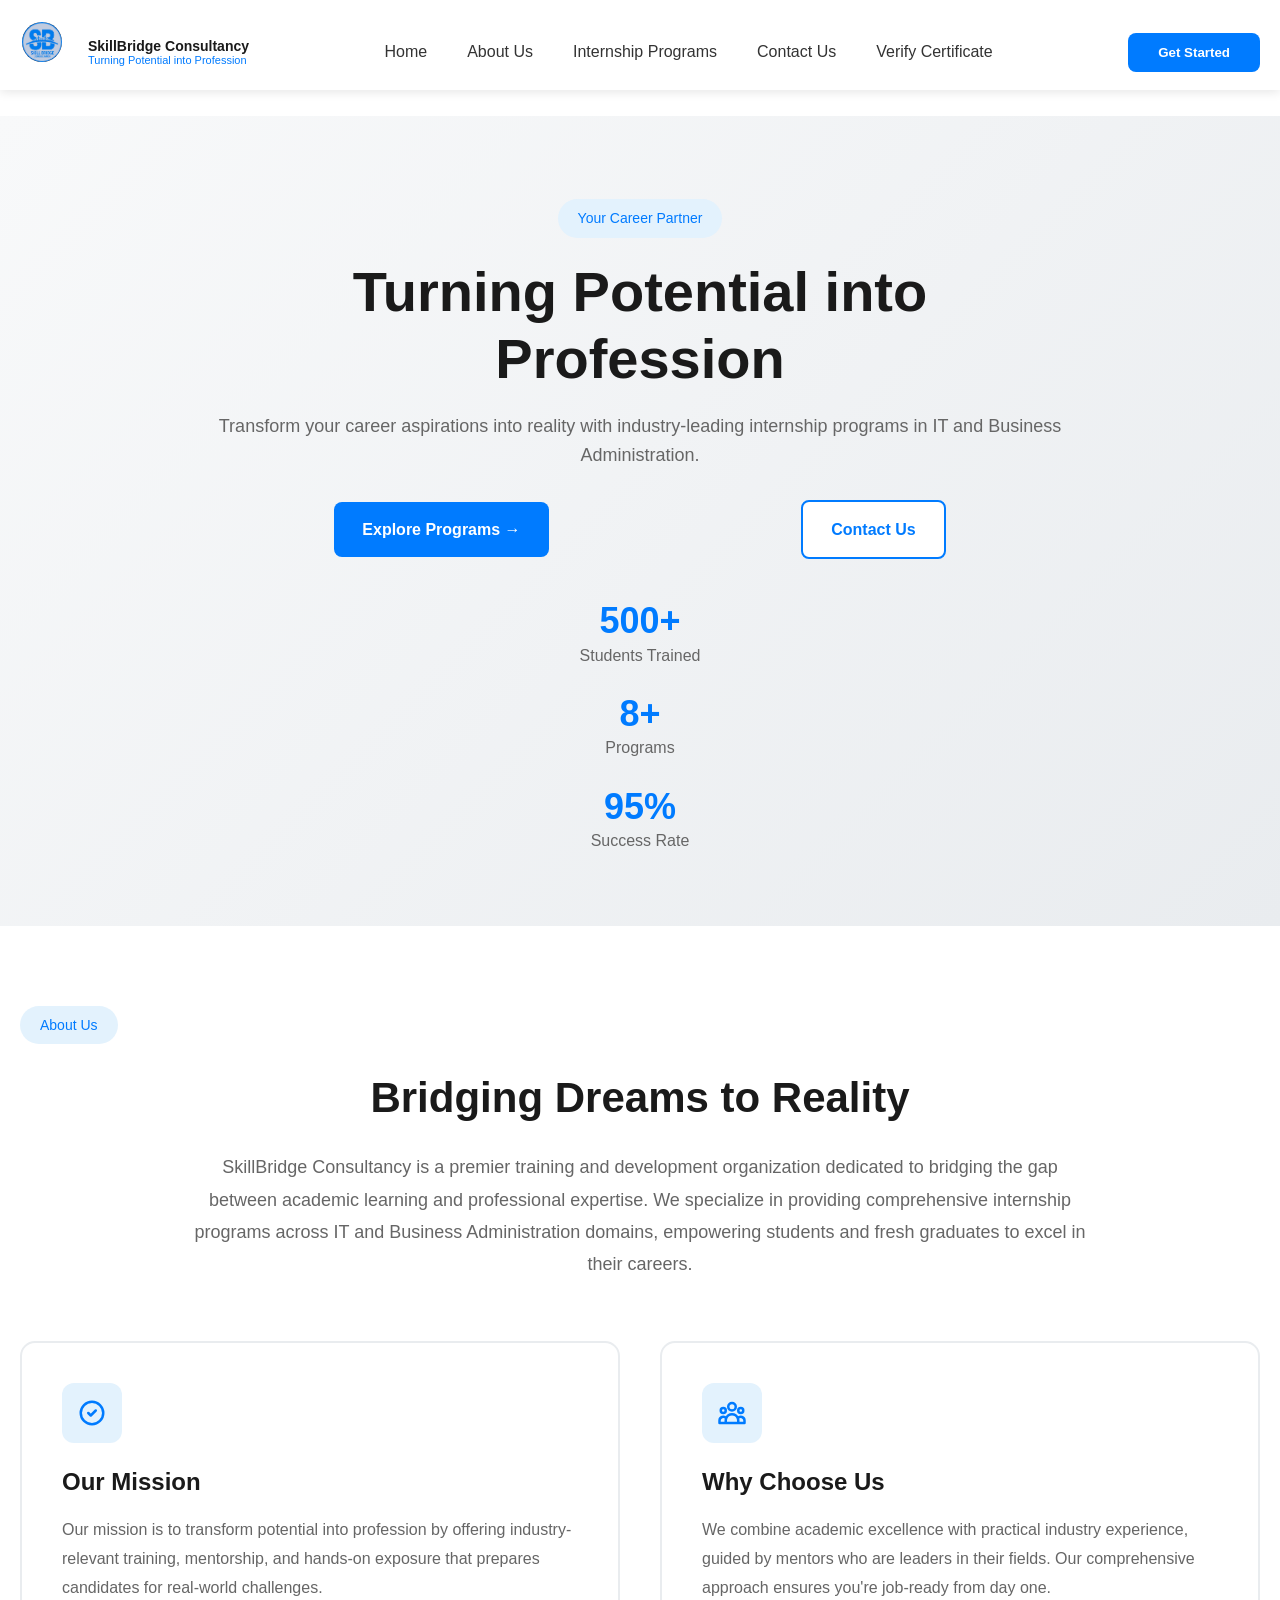
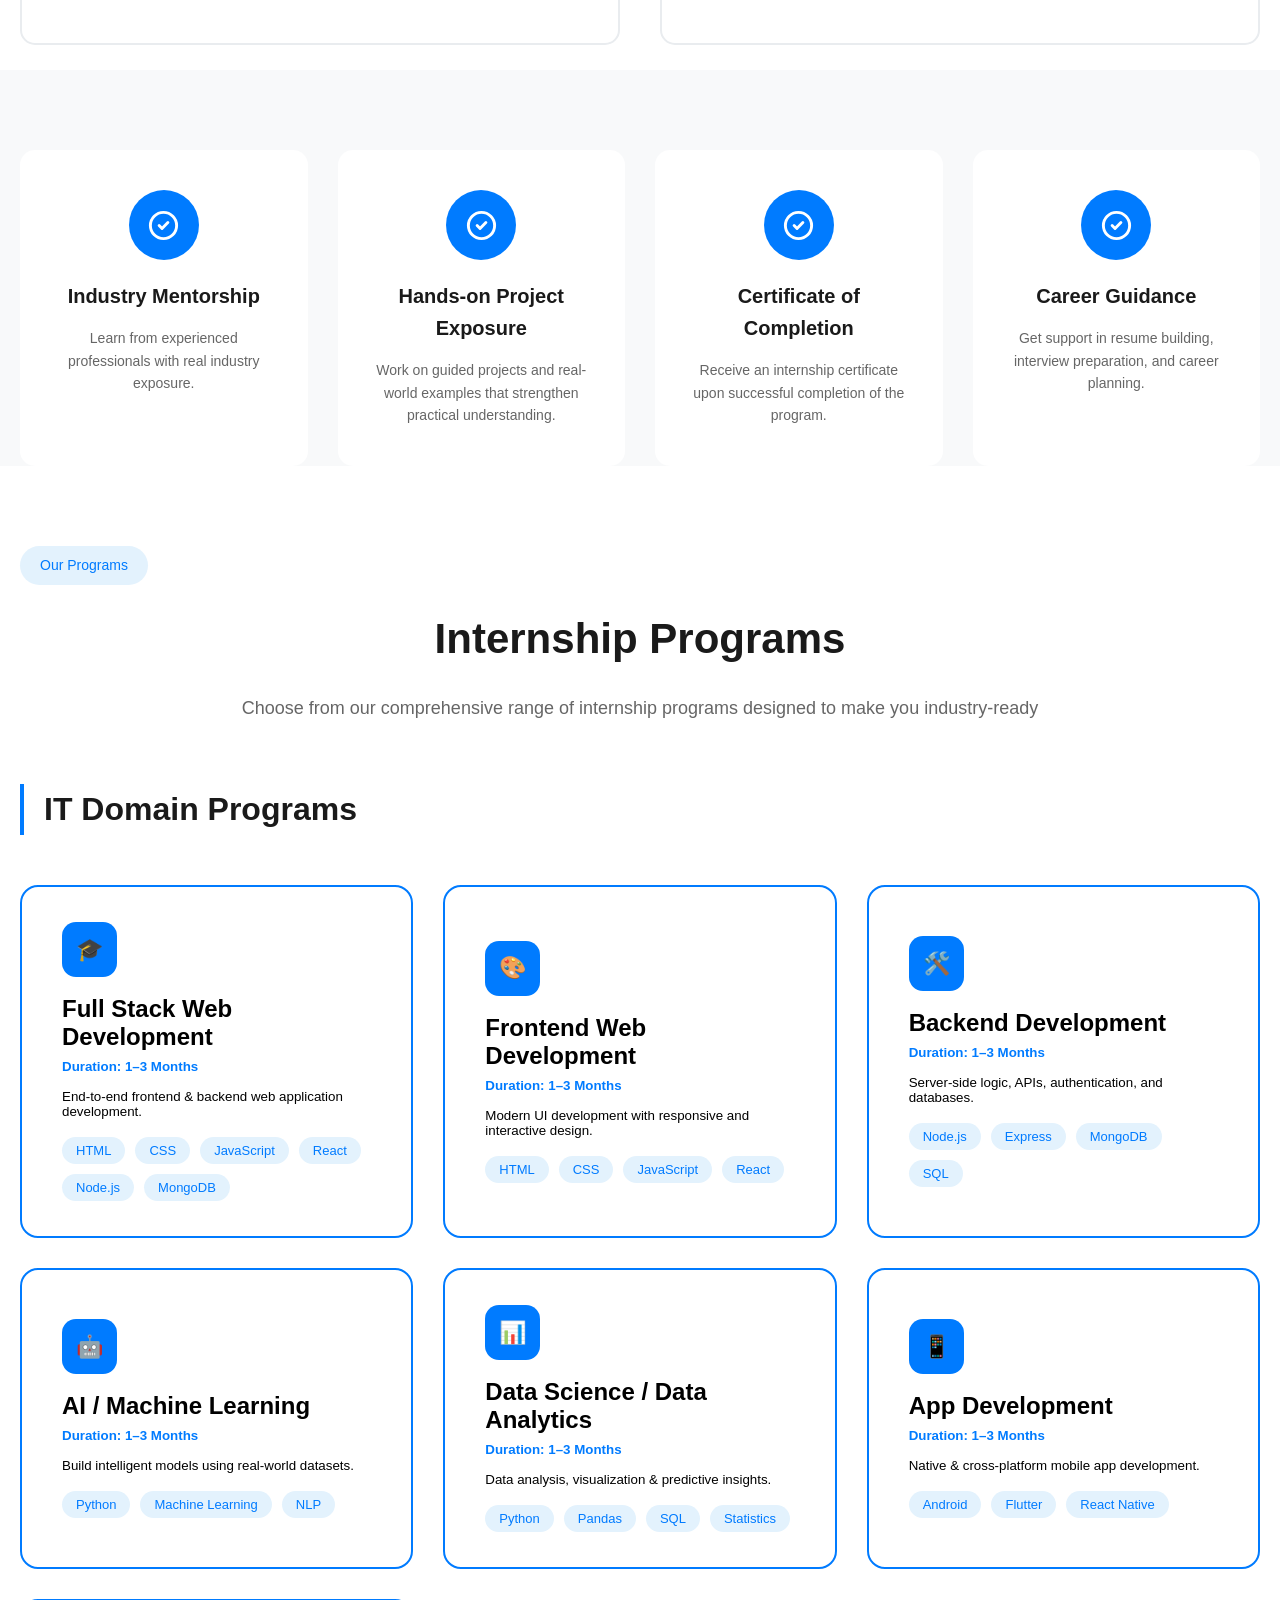
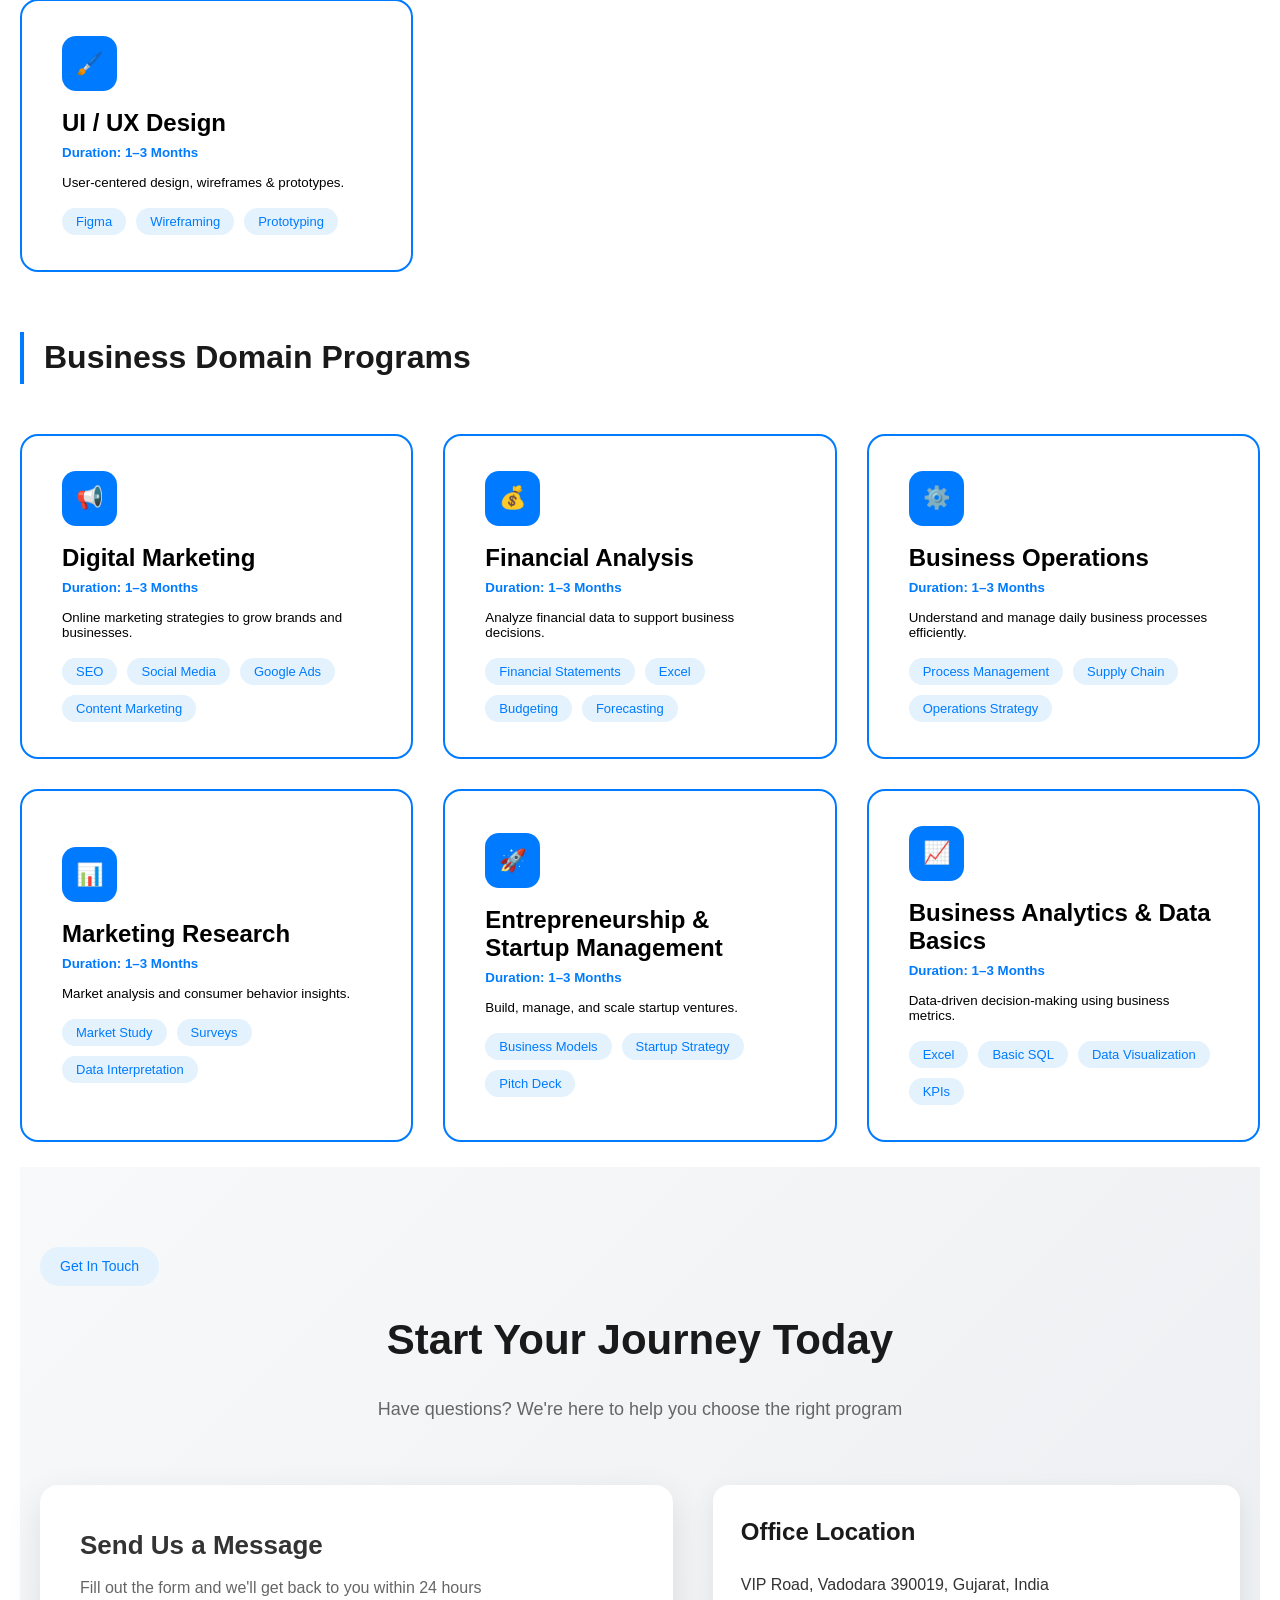
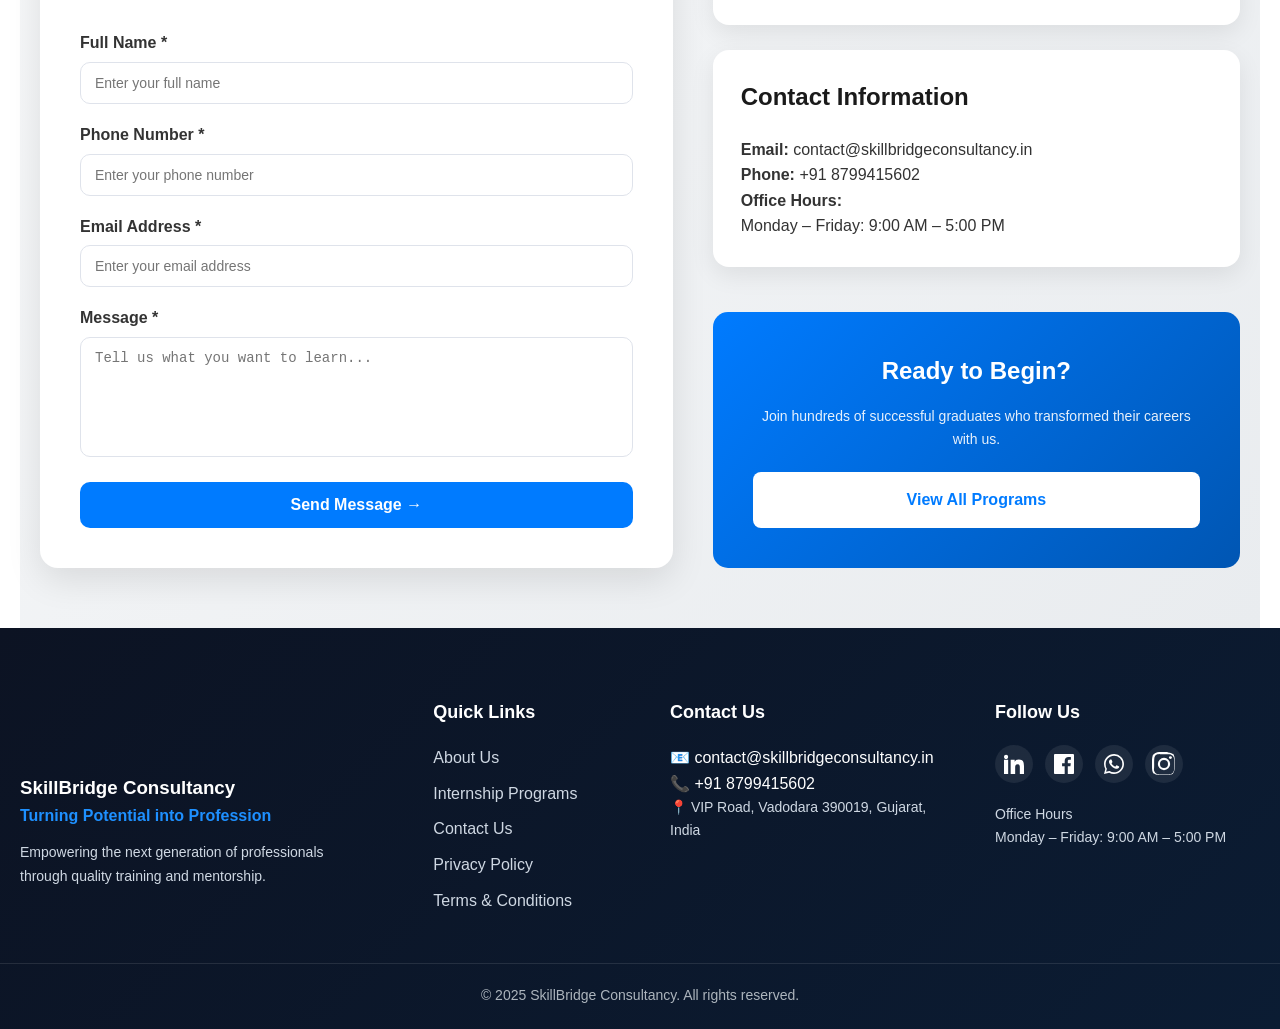
==== commit 04095b92: "Update index.html" ====
--- a/index.html
+++ b/index.html
@@ -62,6 +62,189 @@
   #about-image img {
     width: 32px;
     height: 32px;
+  }
+}
+</style>
+<style>
+/* =====================================
+   FINAL MOBILE + DESKTOP RESPONSIVE FIX
+   (INDEX.HTML ONLY)
+===================================== */
+
+/* ---------- GLOBAL SAFETY ---------- */
+* {
+  box-sizing: border-box;
+}
+
+/* ---------- FIX HEADER OVERLAP ---------- */
+header {
+  position: sticky;
+  top: 0;
+  background: #fff;
+  z-index: 9999;
+}
+
+/* ---------- HERO SECTION FIX ---------- */
+.hero {
+  padding-top: 20px;
+}
+
+/* Prevent tag hiding under navbar */
+.hero-tag {
+  display: inline-block;
+  margin-top: 12px;
+}
+
+/* ---------- BUTTON WIDTH FIX ---------- */
+.hero-buttons {
+  display: flex;
+  justify-content: center;
+  gap: 14px;
+  flex-wrap: wrap;
+}
+
+.hero-buttons a {
+  max-width: 320px;   /* 🔥 prevents too-wide buttons */
+  width: 100%;
+}
+
+/* ---------- STATS FIX (500 / 8 / 95) ---------- */
+.hero-stats {
+  display: flex;
+  justify-content: center;
+  gap: 30px;
+  flex-wrap: wrap;
+}
+
+.stat-item {
+  min-width: 120px;
+  text-align: center;
+}
+
+/* ---------- MOBILE FIXES ---------- */
+@media (max-width: 768px) {
+
+  /* Hero spacing */
+  .hero {
+    padding-top: 30px;
+  }
+
+  /* Center everything properly */
+  .hero .container {
+    text-align: center;
+  }
+
+  /* Buttons NOT too wide */
+  .hero-buttons a {
+    max-width: 280px;
+  }
+
+  /* Fix stats overflow (95% issue) */
+  .hero-stats {
+    flex-direction: column;
+    gap: 22px;
+  }
+
+  .stat-number {
+    font-size: 36px;
+  }
+
+  /* Logo circle safety */
+  #about-image img {
+    width: 32px;
+    height: 32px;
+    border-radius: 50%;
+    object-fit: cover;
+  }
+}
+
+/* ---------- DESKTOP SAFETY ---------- */
+@media (min-width: 769px) {
+
+  .hero-buttons a {
+    width: auto;
+    padding-left: 28px;
+    padding-right: 28px;
+  }
+
+  .hero-stats {
+    flex-direction: row;
+  }
+}
+</style>
+<style>
+/* =====================================
+   FINAL BUTTON + STATS CENTER FIX
+   (INDEX.HTML ONLY)
+===================================== */
+
+/* Safety */
+* {
+  box-sizing: border-box;
+}
+
+/* ---------- HERO BUTTONS FIX ---------- */
+.hero-buttons {
+  display: flex !important;
+  flex-direction: column !important;
+  align-items: center !important;   /* 🔥 FORCE CENTER */
+  justify-content: center !important;
+  width: 100% !important;
+  gap: 14px;
+}
+
+.hero-buttons a {
+  display: inline-flex !important;
+  justify-content: center !important;
+  align-items: center !important;
+  width: 90% !important;            /* 🔥 SAME ON ALL DEVICES */
+  max-width: 300px !important;
+  margin: 0 auto !important;        /* 🔥 CENTER SAFETY */
+  text-align: center !important;
+}
+
+/* ---------- STATS FIX (500 / 8 / 95) ---------- */
+.hero-stats {
+  display: flex !important;
+  flex-direction: column !important;
+  align-items: center !important;
+  justify-content: center !important;
+  width: 100% !important;
+  overflow: hidden !important;      /* 🔥 stops overflow */
+  gap: 24px;
+}
+
+.stat-item {
+  width: 100% !important;
+  max-width: 280px !important;
+  text-align: center !important;
+}
+
+/* Fix 95% overflow */
+.stat-number {
+  font-size: 36px !important;
+  line-height: 1.2 !important;
+  word-break: keep-all !important;
+}
+
+/* ---------- DESKTOP FIX ---------- */
+@media (min-width: 769px) {
+
+  .hero-buttons {
+    flex-direction: row !important;
+  }
+
+  .hero-buttons a {
+    width: auto !important;
+    max-width: none !important;
+  }
+
+  .hero-stats {
+    flex-direction: row !important;
+  }
+
+  .stat-item {
+    max-width: none !important;
   }
 }
 </style>
@@ -324,7 +507,7 @@
             </div>
         </button>
 
-        <button class="domain-card" onclick="window.location.href='/domain/ai.html'">
+        <button class="domain-card" onclick="window.location.href='/domain/aiml.html'">
             <div class="domain-icon">🤖</div>
             <div class="domain-title-text">AI / Machine Learning</div>
             <div class="domain-duration">Duration: 1–3 Months</div>
@@ -566,7 +749,7 @@
             <div class="footer-logo">
                     <div class="footer-logo-icon">
                         <!-- Replace "MZ.jpeg" with actual image file name -->
-                        <img src="/assets/sb.jpeg" alt="Developer" />
+                        <!-- <img src="/assets/sb.jpeg" alt="Developer" /> -->
                     </div>
                 </div>
 
--- a/style.css
+++ b/style.css
@@ -1898,3 +1898,301 @@
     margin-left: auto;
   }
 }
+/* ===============================
+   FINAL MOBILE FIX – DO NOT EDIT
+   Paste at END of style.css
+================================ */
+
+/* -------- NAVBAR MOBILE FIX -------- */
+@media (max-width: 768px) {
+
+  header {
+    position: sticky;
+    top: 0;
+    background: #fff;
+    z-index: 1000;
+  }
+
+  nav.container {
+    display: flex;
+    align-items: center;
+    justify-content: space-between;
+    min-height: 64px;
+  }
+
+  /* Logo + text container */
+  #about-image {
+    display: flex;
+    align-items: center;
+    gap: 8px;
+    max-width: 75%;
+  }
+
+  /* Logo image size FIX */
+  #about-image img {
+    width: 36px !important;
+    height: 36px !important;
+    object-fit: contain;
+  }
+
+  /* Logo text FIX */
+  .logo-text h1 {
+    font-size: 14px !important;
+    line-height: 1.2;
+    margin: 0;
+    white-space: normal;
+  }
+
+  .logo-text p {
+    font-size: 11px !important;
+    line-height: 1.1;
+    margin: 0;
+  }
+
+  /* Hamburger always visible */
+  .hamburger {
+    display: flex !important;
+    flex-direction: column;
+    gap: 5px;
+    margin-left: auto;
+  }
+
+  .hamburger span {
+    width: 24px;
+    height: 3px;
+    background: #000;
+    border-radius: 2px;
+  }
+
+  /* Hide desktop button */
+  .get-started-btn {
+    display: none !important;
+  }
+
+  /* Mobile menu */
+  .nav-menu {
+    position: absolute;
+    top: 64px;
+    left: 0;
+    width: 100%;
+    background: #fff;
+    display: none;
+    flex-direction: column;
+    align-items: center;
+    padding: 20px 0;
+    gap: 16px;
+    box-shadow: 0 8px 25px rgba(0,0,0,0.1);
+  }
+
+  .nav-menu.active {
+    display: flex;
+  }
+
+  .nav-menu li a {
+    font-size: 16px;
+  }
+}
+
+/* -------- HERO SECTION MOBILE FIX -------- */
+@media (max-width: 768px) {
+
+  .hero {
+    padding-top: 40px;
+  }
+
+  .hero .container {
+    flex-direction: column;
+    text-align: center;
+  }
+
+  .hero-title {
+    font-size: 28px !important;
+    line-height: 1.2;
+  }
+
+  .hero-description {
+    font-size: 15px;
+  }
+
+  /* Buttons full width */
+  .hero-buttons {
+    flex-direction: column;
+    gap: 12px;
+  }
+
+  .hero-buttons a {
+    width: 100%;
+    text-align: center;
+  }
+
+  /* Stats stack properly */
+  .hero-stats {
+    flex-direction: column;
+    gap: 22px;
+  }
+}
+/* ===================================================
+   UNIVERSAL MOBILE OVERRIDE FIX (FINAL)
+   Paste at END of style.css – DO NOT EDIT
+=================================================== */
+
+@media screen and (max-width: 820px) {
+
+  /* ---------- HEADER / NAVBAR ---------- */
+  header {
+    position: sticky !important;
+    top: 0;
+    background: #ffffff !important;
+    z-index: 9999 !important;
+  }
+
+  header nav.container {
+    display: flex !important;
+    align-items: center !important;
+    justify-content: space-between !important;
+    padding: 10px 14px !important;
+    min-height: 60px !important;
+  }
+
+  /* Logo + text wrapper */
+  #about-image {
+    display: flex !important;
+    align-items: center !important;
+    gap: 8px !important;
+    max-width: calc(100% - 40px) !important;
+    overflow: hidden !important;
+  }
+
+  /* LOGO IMAGE – HARD FIX */
+  #about-image img {
+    width: 32px !important;
+    height: 32px !important;
+    min-width: 32px !important;
+    max-width: 32px !important;
+    object-fit: contain !important;
+  }
+
+  /* LOGO TEXT – HARD FIX */
+  .logo-text {
+    display: flex !important;
+    flex-direction: column !important;
+    overflow: hidden !important;
+  }
+
+  .logo-text h1 {
+    font-size: 13px !important;
+    line-height: 1.15 !important;
+    margin: 0 !important;
+    white-space: normal !important;
+  }
+
+  .logo-text p {
+    font-size: 10px !important;
+    line-height: 1.1 !important;
+    margin: 0 !important;
+  }
+
+  /* ---------- HAMBURGER ---------- */
+  .hamburger {
+    display: flex !important;
+    flex-direction: column !important;
+    justify-content: center !important;
+    gap: 4px !important;
+  }
+
+  .hamburger span {
+    width: 22px !important;
+    height: 2.5px !important;
+    background: #000 !important;
+    border-radius: 2px !important;
+  }
+
+  .get-started-btn {
+    display: none !important;
+  }
+
+  /* ---------- MOBILE MENU ---------- */
+  .nav-menu {
+    position: absolute !important;
+    top: 60px !important;
+    left: 0 !important;
+    width: 100% !important;
+    background: #fff !important;
+    display: none !important;
+    flex-direction: column !important;
+    align-items: center !important;
+    padding: 16px 0 !important;
+    gap: 14px !important;
+    box-shadow: 0 8px 30px rgba(0,0,0,0.12) !important;
+  }
+
+  .nav-menu.active {
+    display: flex !important;
+  }
+
+  .nav-menu li a {
+    font-size: 15px !important;
+  }
+
+  /* ---------- HERO SECTION ---------- */
+  .hero {
+    padding-top: 30px !important;
+  }
+
+  .hero .container {
+    display: flex !important;
+    flex-direction: column !important;
+    text-align: center !important;
+  }
+
+  .hero-title {
+    font-size: 26px !important;
+    line-height: 1.2 !important;
+  }
+
+  .hero-description {
+    font-size: 14.5px !important;
+  }
+
+  /* Buttons full width */
+  .hero-buttons {
+    display: flex !important;
+    flex-direction: column !important;
+    gap: 12px !important;
+  }
+
+  .hero-buttons a {
+    width: 100% !important;
+    text-align: center !important;
+  }
+
+  /* ---------- STATS ---------- */
+  .hero-stats {
+    display: flex !important;
+    flex-direction: column !important;
+    gap: 22px !important;
+  }
+}
+/* =====================================
+   FORCE LOGO TO PERFECT CIRCLE (MOBILE)
+   Paste at END of style.css
+===================================== */
+
+@media screen and (max-width: 820px) {
+
+  /* Logo image force circle */
+  #about-image img,
+  .footer-logo-icon img {
+    width: 34px !important;
+    height: 34px !important;
+    min-width: 34px !important;
+    min-height: 34px !important;
+
+    border-radius: 50% !important;   /* 🔥 MAKES IT CIRCLE */
+    object-fit: cover !important;    /* prevents stretching */
+    overflow: hidden !important;
+
+    background: #ffffff !important;  /* clean white bg */
+  }
+
+}
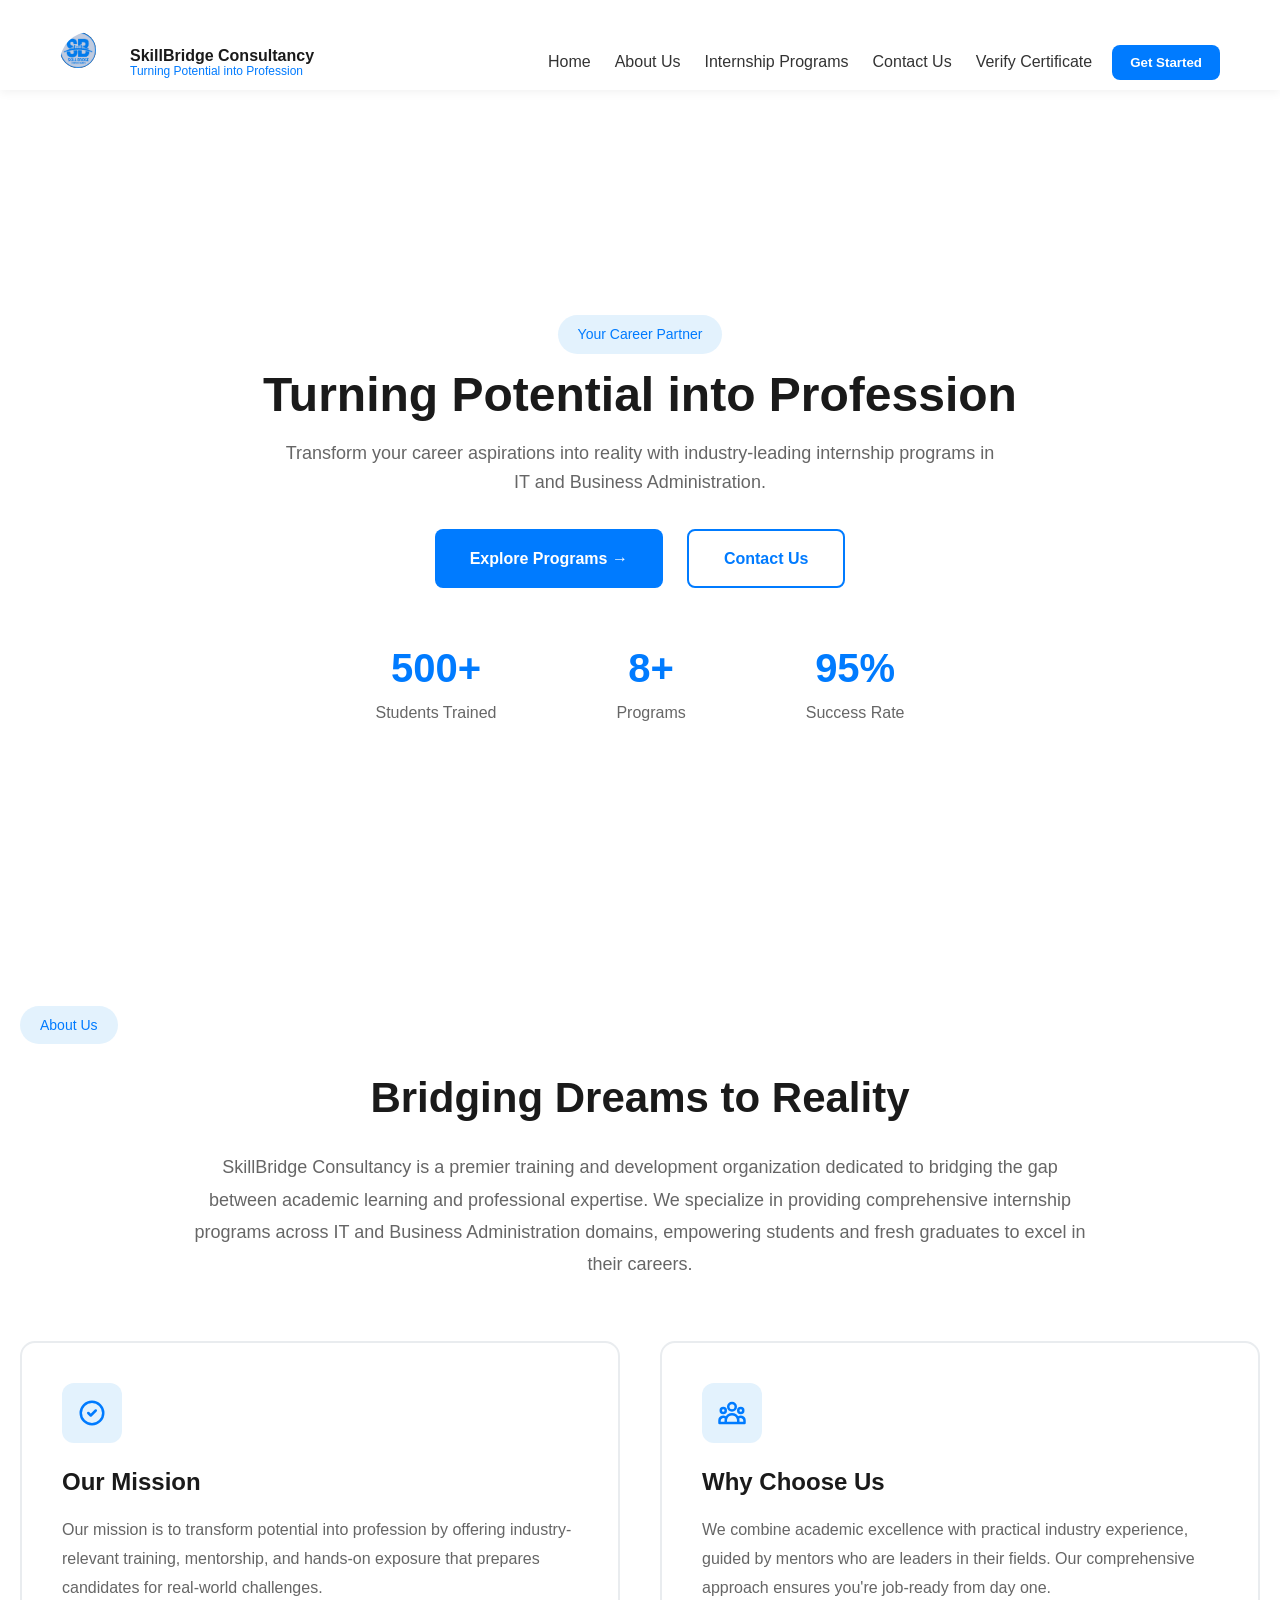
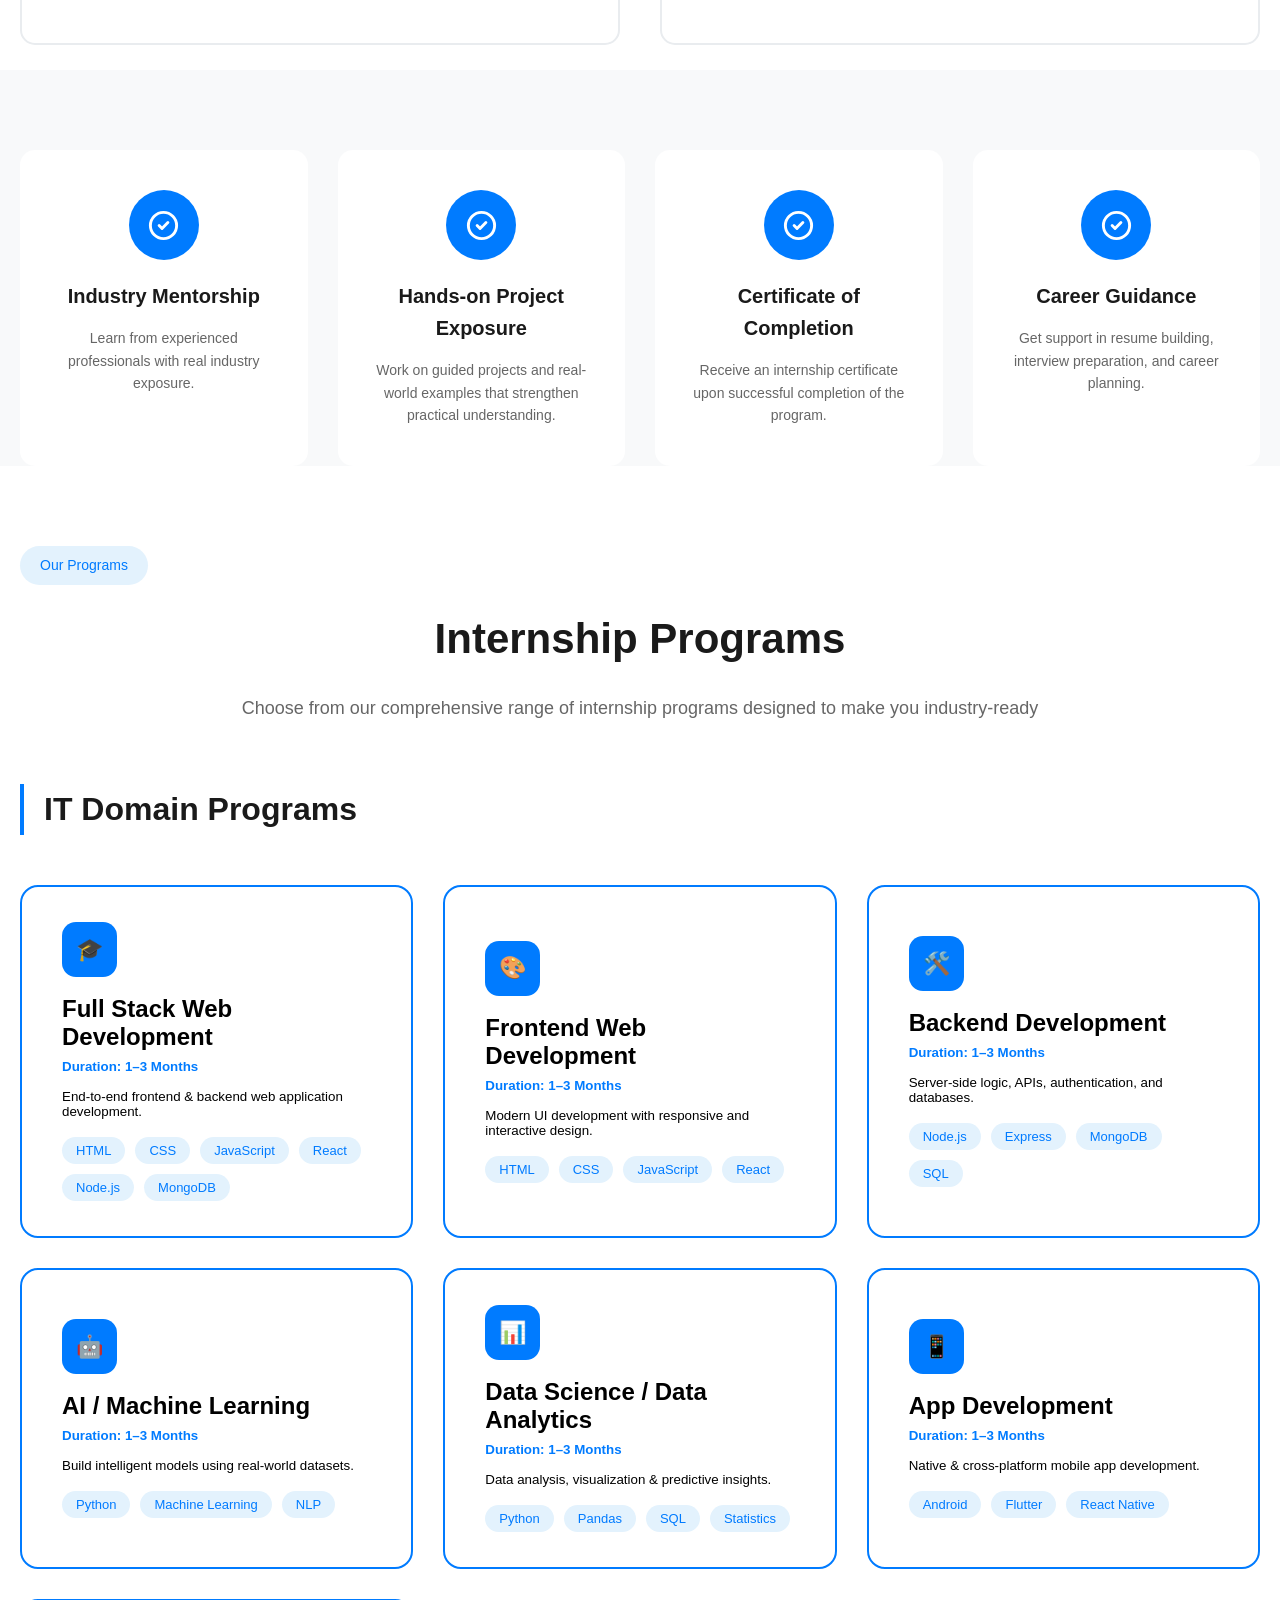
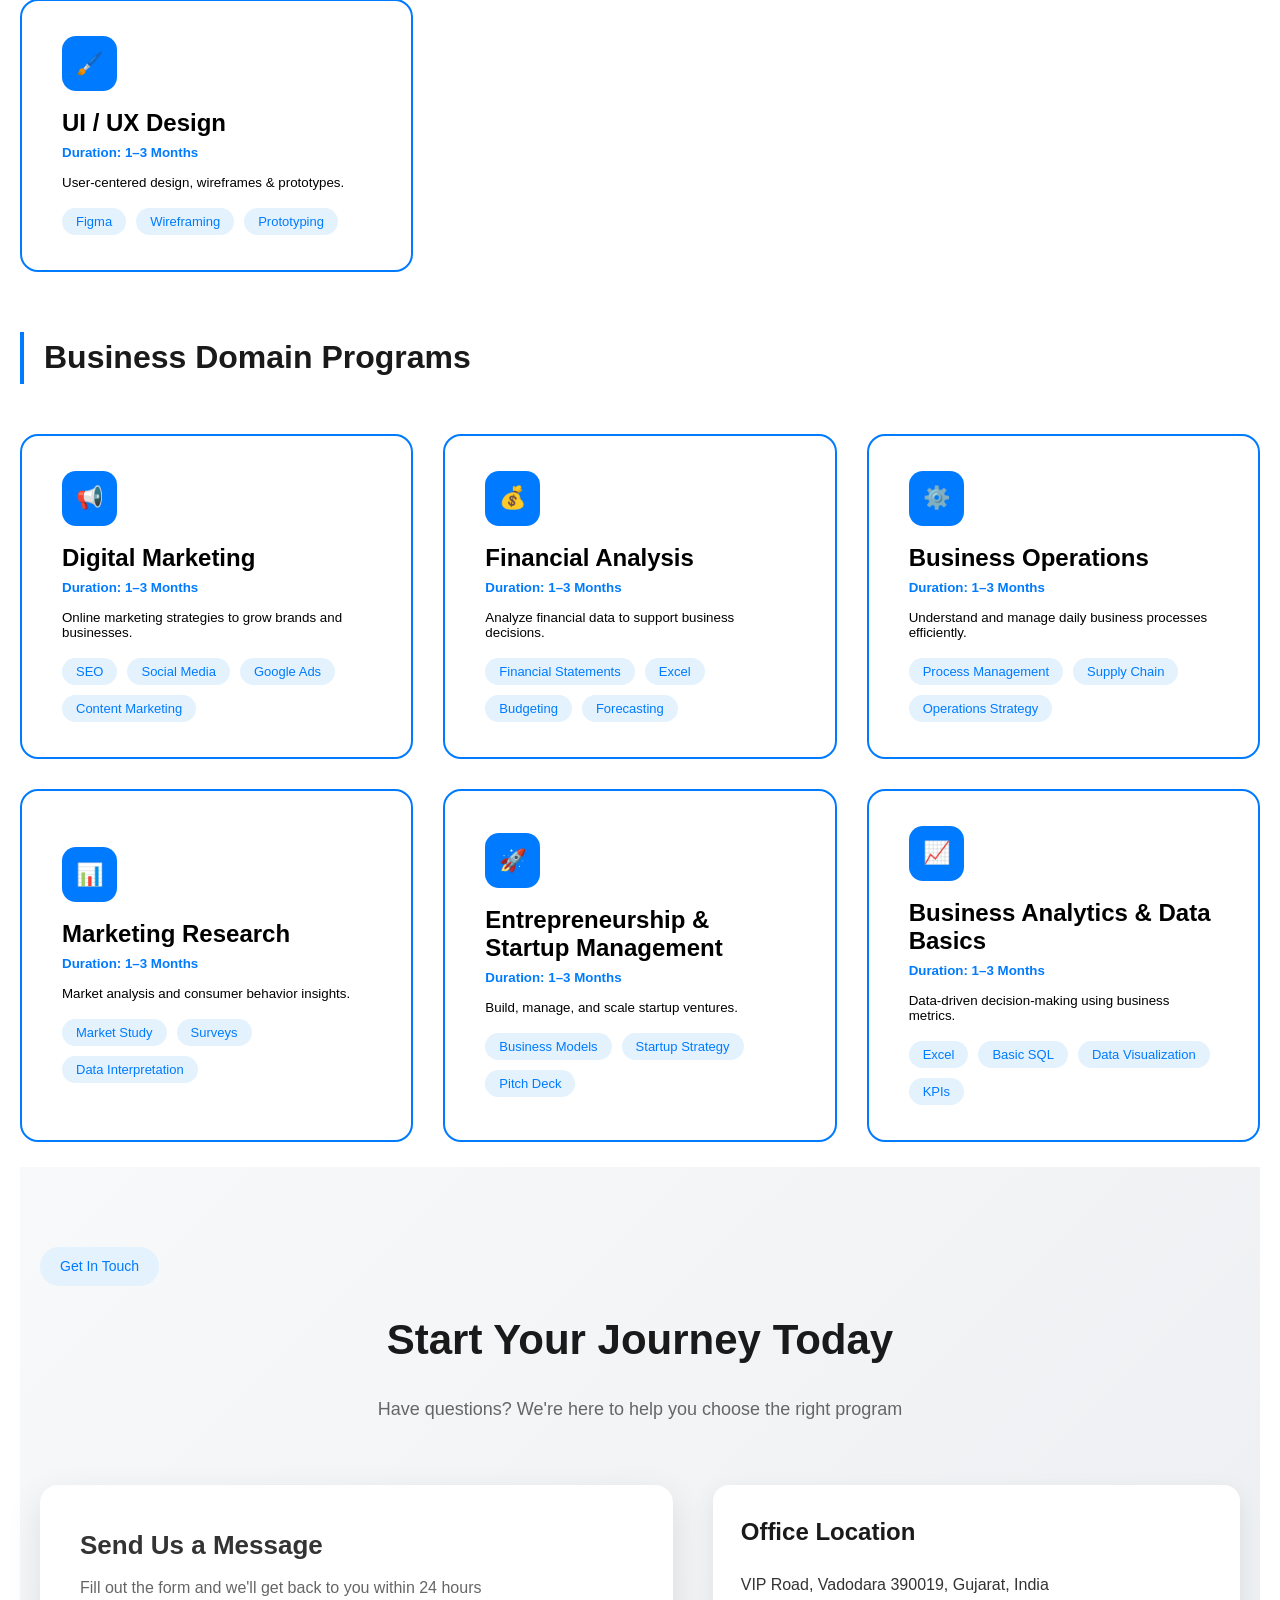
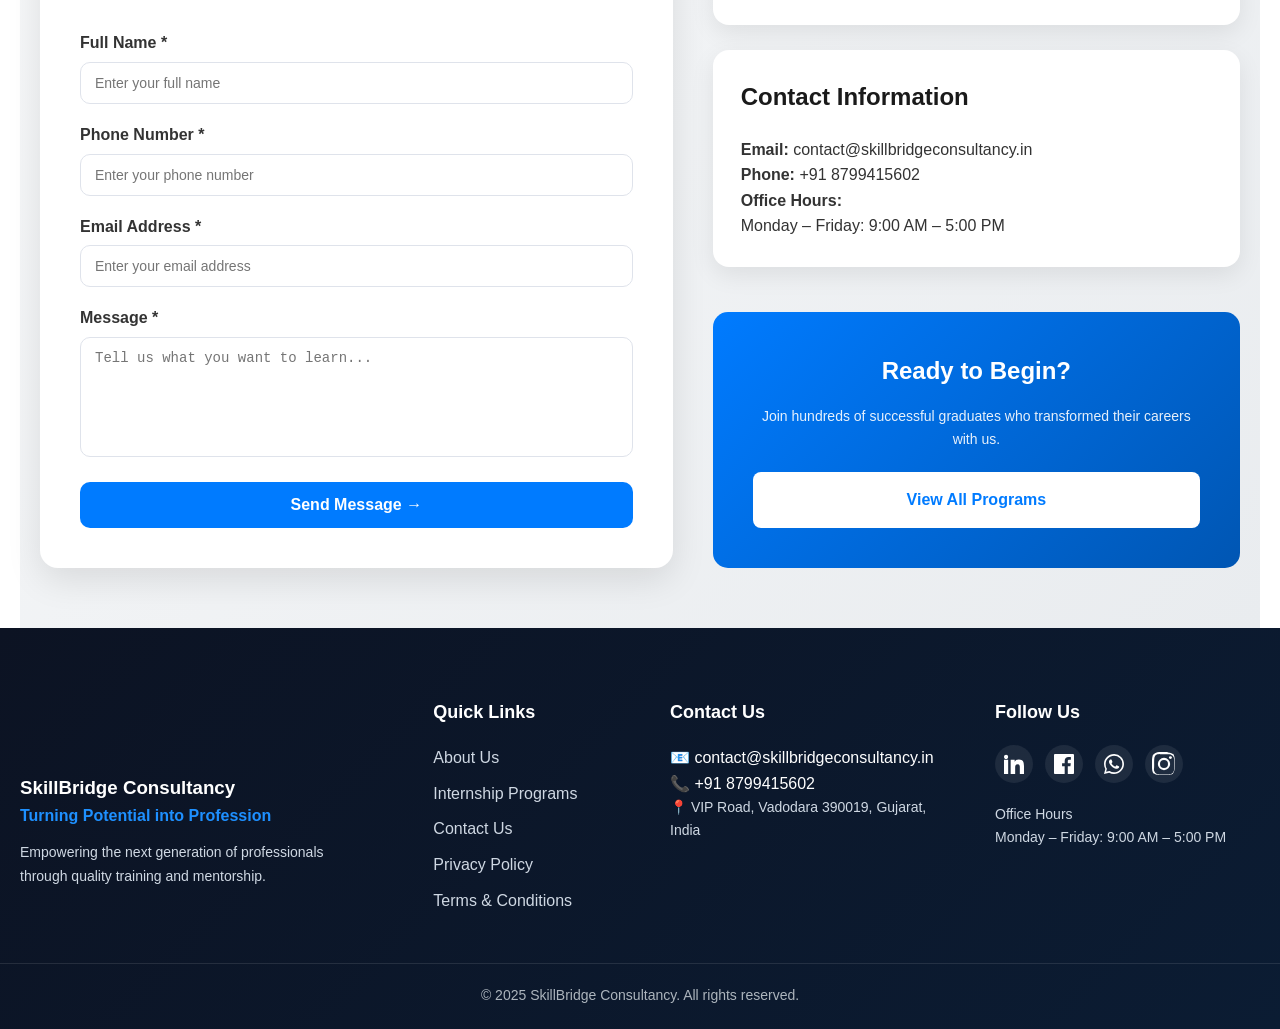
==== commit 0149f173: "Update index.html" ====
--- a/index.html
+++ b/index.html
@@ -8,246 +8,185 @@
     <link rel="stylesheet" href="style.css">
 </head>
 <style>
-/* ===============================
-   FORCE LOGO TO ROUND (CIRCLE)
-   Header + Footer
-=============================== */
-
-#about-image img,
-.footer-logo-icon img {
-  width: 40px;
-  height: 40px;
-
-  border-radius: 50%;        /* makes it circle */
-  object-fit: cover;         /* prevents stretching */
-  display: block;
-
+/* =========================================
+   FINAL CLEAN RESPONSIVE FIX (ONE FILE)
+   HEADER + HERO + BUTTONS + STATS
+========================================= */
+
+/* ---------- GLOBAL ---------- */
+* {
+  box-sizing: border-box;
+  margin: 0;
+  padding: 0;
+}
+
+/* ---------- HEADER / NAVBAR ---------- */
+header {
+  position: sticky;
+  top: 0;
+  z-index: 1000;
   background: #fff;
-}
-
-/* Mobile fine-tuning */
+  box-shadow: 0 2px 10px rgba(0,0,0,0.06);
+}
+
+header nav.container {
+  display: flex;
+  align-items: center;
+  padding: 12px 20px;
+  max-width: 1200px;
+  margin: 0 auto;
+}
+
+/* Logo + text */
+#about-image {
+  display: flex;
+  align-items: center;
+  gap: 10px;
+}
+
+#about-image img {
+  width: 36px;
+  height: 36px;
+  border-radius: 50%;
+  object-fit: cover;
+}
+
+.logo-text h1 {
+  font-size: 16px;
+  line-height: 1.2;
+}
+
+.logo-text p {
+  font-size: 12px;
+  line-height: 1.1;
+}
+
+/* Menu */
+.nav-menu {
+  display: flex;
+  gap: 24px;
+  margin-left: auto;
+  list-style: none;
+}
+
+.get-started-btn {
+  margin-left: 20px;
+  padding: 10px 18px;
+}
+
+/* Hamburger (hidden on PC) */
+.hamburger {
+  display: none;
+}
+
+/* ---------- HERO SECTION ---------- */
+.hero {
+  background: #fff;
+}
+
+.hero .container {
+  max-width: 1200px;
+  margin: 0 auto;
+  padding: 80px 20px 60px;
+}
+
+.hero-content {
+  text-align: center;
+}
+
+.hero-tag {
+  display: inline-block;
+  margin-bottom: 12px;
+}
+
+.hero-title {
+  font-size: 48px;
+  margin-bottom: 16px;
+}
+
+.hero-description {
+  max-width: 720px;
+  margin: 0 auto 32px;
+}
+
+/* Buttons */
+.hero-buttons {
+  display: flex;
+  justify-content: center;
+  gap: 24px;
+  margin-bottom: 48px;
+}
+
+/* Stats */
+.hero-stats {
+  display: flex;
+  justify-content: center;
+  gap: 120px;
+}
+
+.stat-item {
+  text-align: center;
+}
+
+.stat-number {
+  font-size: 40px;
+}
+
+/* ---------- MOBILE ---------- */
 @media (max-width: 768px) {
+
+  header nav.container {
+    justify-content: space-between;
+  }
+
+  .nav-menu,
+  .get-started-btn {
+    display: none;
+  }
+
+  .hamburger {
+    display: block;
+  }
+
+  .hero .container {
+    padding: 40px 16px;
+  }
+
+  .hero-title {
+    font-size: 28px;
+  }
+
+  .hero-buttons {
+    flex-direction: column;
+    gap: 14px;
+  }
+
+  .hero-buttons a {
+    width: 90%;
+    max-width: 300px;
+    margin: 0 auto;
+  }
+
+  .hero-stats {
+    flex-direction: column;
+    gap: 24px;
+  }
+
   #about-image img {
     width: 32px;
     height: 32px;
   }
+
+  .logo-text h1 {
+    font-size: 14px;
+  }
+
+  .logo-text p {
+    font-size: 11px;
+  }
 }
 </style>
-<style>
-/* ===============================
-   FIX LOGO CUTTING ISSUE (FINAL)
-=============================== */
-
-/* Allow logo to breathe */
-#about-image,
-#image-placeholder {
-  overflow: visible !important;
-  flex-shrink: 0 !important;
-}
-
-/* Perfect circular logo */
-#about-image img {
-  width: 40px;
-  height: 40px;
-
-  border-radius: 50%;
-  object-fit: cover;
-
-  display: block;
-  margin-left: 2px;   /* prevents edge clipping */
-}
-
-/* Mobile adjustment */
-@media (max-width: 768px) {
-  #about-image img {
-    width: 32px;
-    height: 32px;
-  }
-}
-</style>
-<style>
-/* =====================================
-   FINAL MOBILE + DESKTOP RESPONSIVE FIX
-   (INDEX.HTML ONLY)
-===================================== */
-
-/* ---------- GLOBAL SAFETY ---------- */
-* {
-  box-sizing: border-box;
-}
-
-/* ---------- FIX HEADER OVERLAP ---------- */
-header {
-  position: sticky;
-  top: 0;
-  background: #fff;
-  z-index: 9999;
-}
-
-/* ---------- HERO SECTION FIX ---------- */
-.hero {
-  padding-top: 20px;
-}
-
-/* Prevent tag hiding under navbar */
-.hero-tag {
-  display: inline-block;
-  margin-top: 12px;
-}
-
-/* ---------- BUTTON WIDTH FIX ---------- */
-.hero-buttons {
-  display: flex;
-  justify-content: center;
-  gap: 14px;
-  flex-wrap: wrap;
-}
-
-.hero-buttons a {
-  max-width: 320px;   /* 🔥 prevents too-wide buttons */
-  width: 100%;
-}
-
-/* ---------- STATS FIX (500 / 8 / 95) ---------- */
-.hero-stats {
-  display: flex;
-  justify-content: center;
-  gap: 30px;
-  flex-wrap: wrap;
-}
-
-.stat-item {
-  min-width: 120px;
-  text-align: center;
-}
-
-/* ---------- MOBILE FIXES ---------- */
-@media (max-width: 768px) {
-
-  /* Hero spacing */
-  .hero {
-    padding-top: 30px;
-  }
-
-  /* Center everything properly */
-  .hero .container {
-    text-align: center;
-  }
-
-  /* Buttons NOT too wide */
-  .hero-buttons a {
-    max-width: 280px;
-  }
-
-  /* Fix stats overflow (95% issue) */
-  .hero-stats {
-    flex-direction: column;
-    gap: 22px;
-  }
-
-  .stat-number {
-    font-size: 36px;
-  }
-
-  /* Logo circle safety */
-  #about-image img {
-    width: 32px;
-    height: 32px;
-    border-radius: 50%;
-    object-fit: cover;
-  }
-}
-
-/* ---------- DESKTOP SAFETY ---------- */
-@media (min-width: 769px) {
-
-  .hero-buttons a {
-    width: auto;
-    padding-left: 28px;
-    padding-right: 28px;
-  }
-
-  .hero-stats {
-    flex-direction: row;
-  }
-}
-</style>
-<style>
-/* =====================================
-   FINAL BUTTON + STATS CENTER FIX
-   (INDEX.HTML ONLY)
-===================================== */
-
-/* Safety */
-* {
-  box-sizing: border-box;
-}
-
-/* ---------- HERO BUTTONS FIX ---------- */
-.hero-buttons {
-  display: flex !important;
-  flex-direction: column !important;
-  align-items: center !important;   /* 🔥 FORCE CENTER */
-  justify-content: center !important;
-  width: 100% !important;
-  gap: 14px;
-}
-
-.hero-buttons a {
-  display: inline-flex !important;
-  justify-content: center !important;
-  align-items: center !important;
-  width: 90% !important;            /* 🔥 SAME ON ALL DEVICES */
-  max-width: 300px !important;
-  margin: 0 auto !important;        /* 🔥 CENTER SAFETY */
-  text-align: center !important;
-}
-
-/* ---------- STATS FIX (500 / 8 / 95) ---------- */
-.hero-stats {
-  display: flex !important;
-  flex-direction: column !important;
-  align-items: center !important;
-  justify-content: center !important;
-  width: 100% !important;
-  overflow: hidden !important;      /* 🔥 stops overflow */
-  gap: 24px;
-}
-
-.stat-item {
-  width: 100% !important;
-  max-width: 280px !important;
-  text-align: center !important;
-}
-
-/* Fix 95% overflow */
-.stat-number {
-  font-size: 36px !important;
-  line-height: 1.2 !important;
-  word-break: keep-all !important;
-}
-
-/* ---------- DESKTOP FIX ---------- */
-@media (min-width: 769px) {
-
-  .hero-buttons {
-    flex-direction: row !important;
-  }
-
-  .hero-buttons a {
-    width: auto !important;
-    max-width: none !important;
-  }
-
-  .hero-stats {
-    flex-direction: row !important;
-  }
-
-  .stat-item {
-    max-width: none !important;
-  }
-}
-</style>
+
 
 <!-- Favicon -->
 <link rel="icon" type="image/x-icon" href="assets/favicon.ico">
@@ -909,3 +848,4 @@
 
 </body>
 </html>
+            
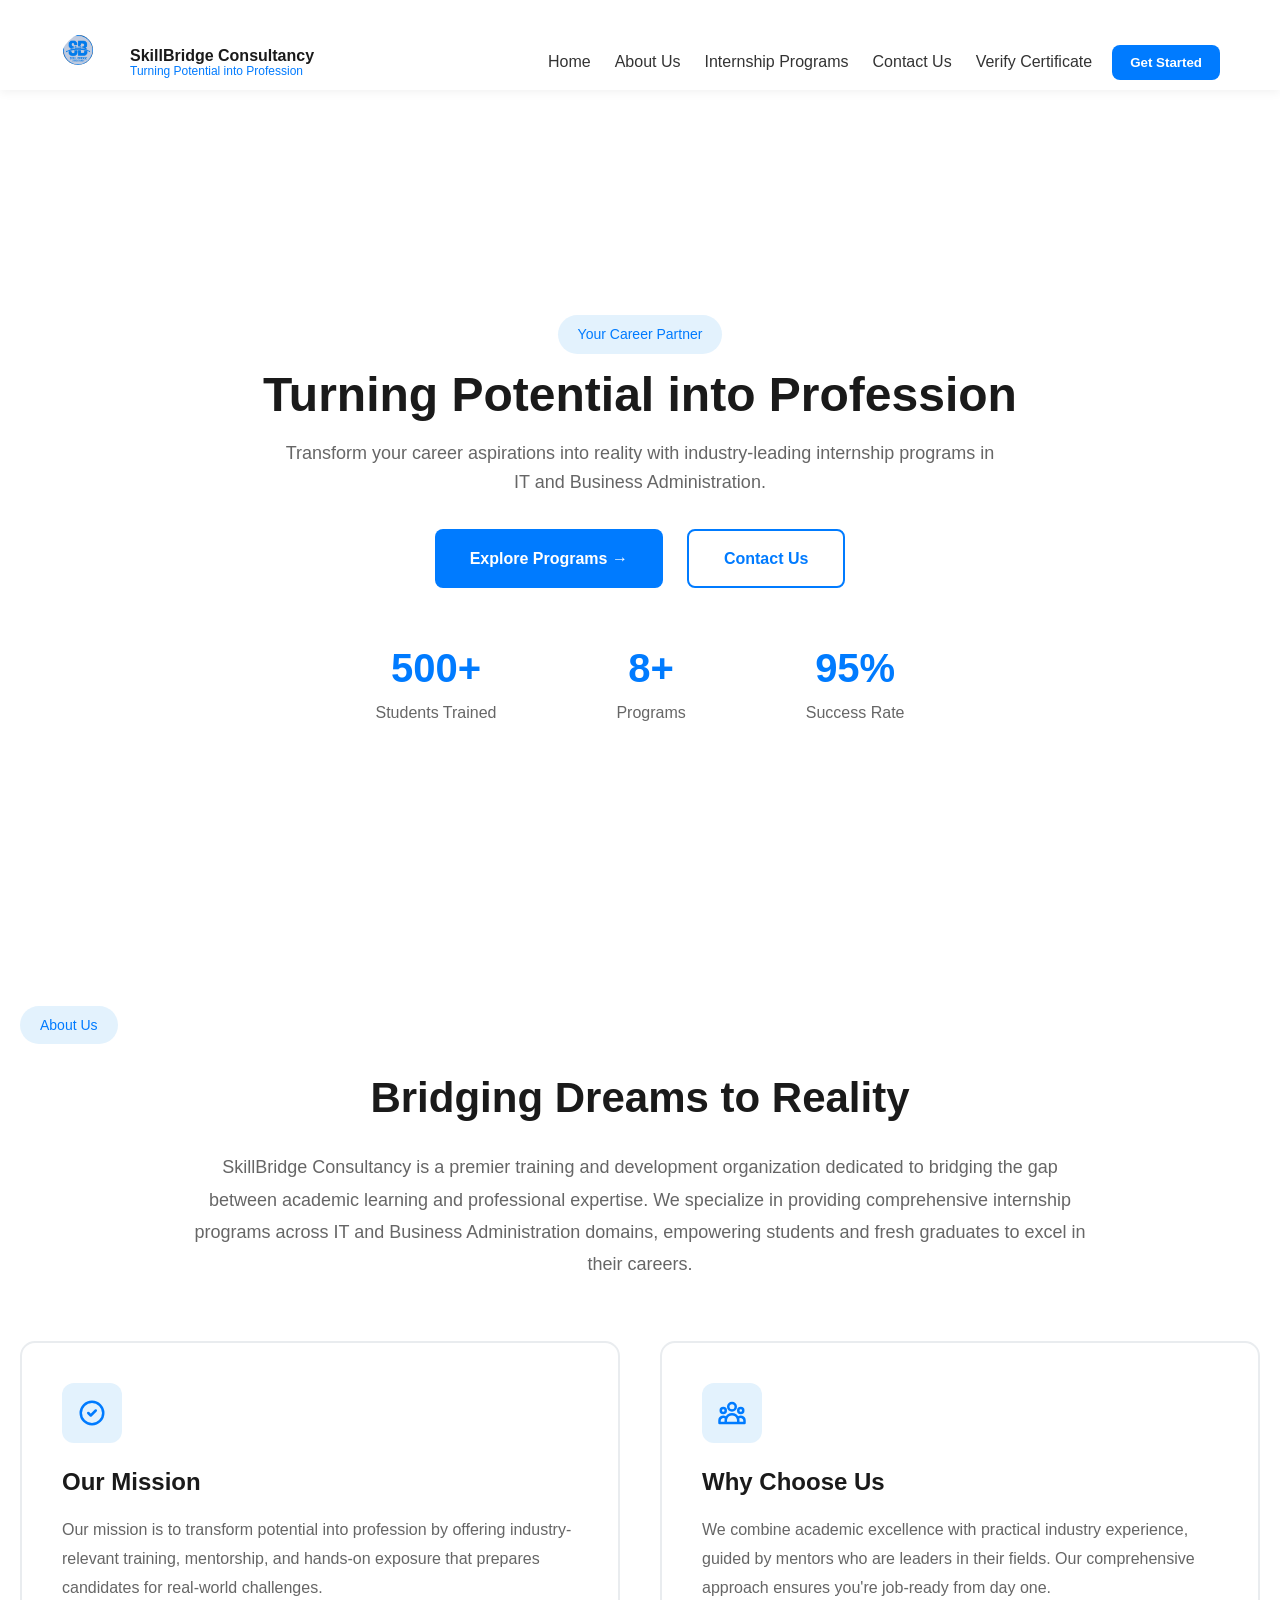
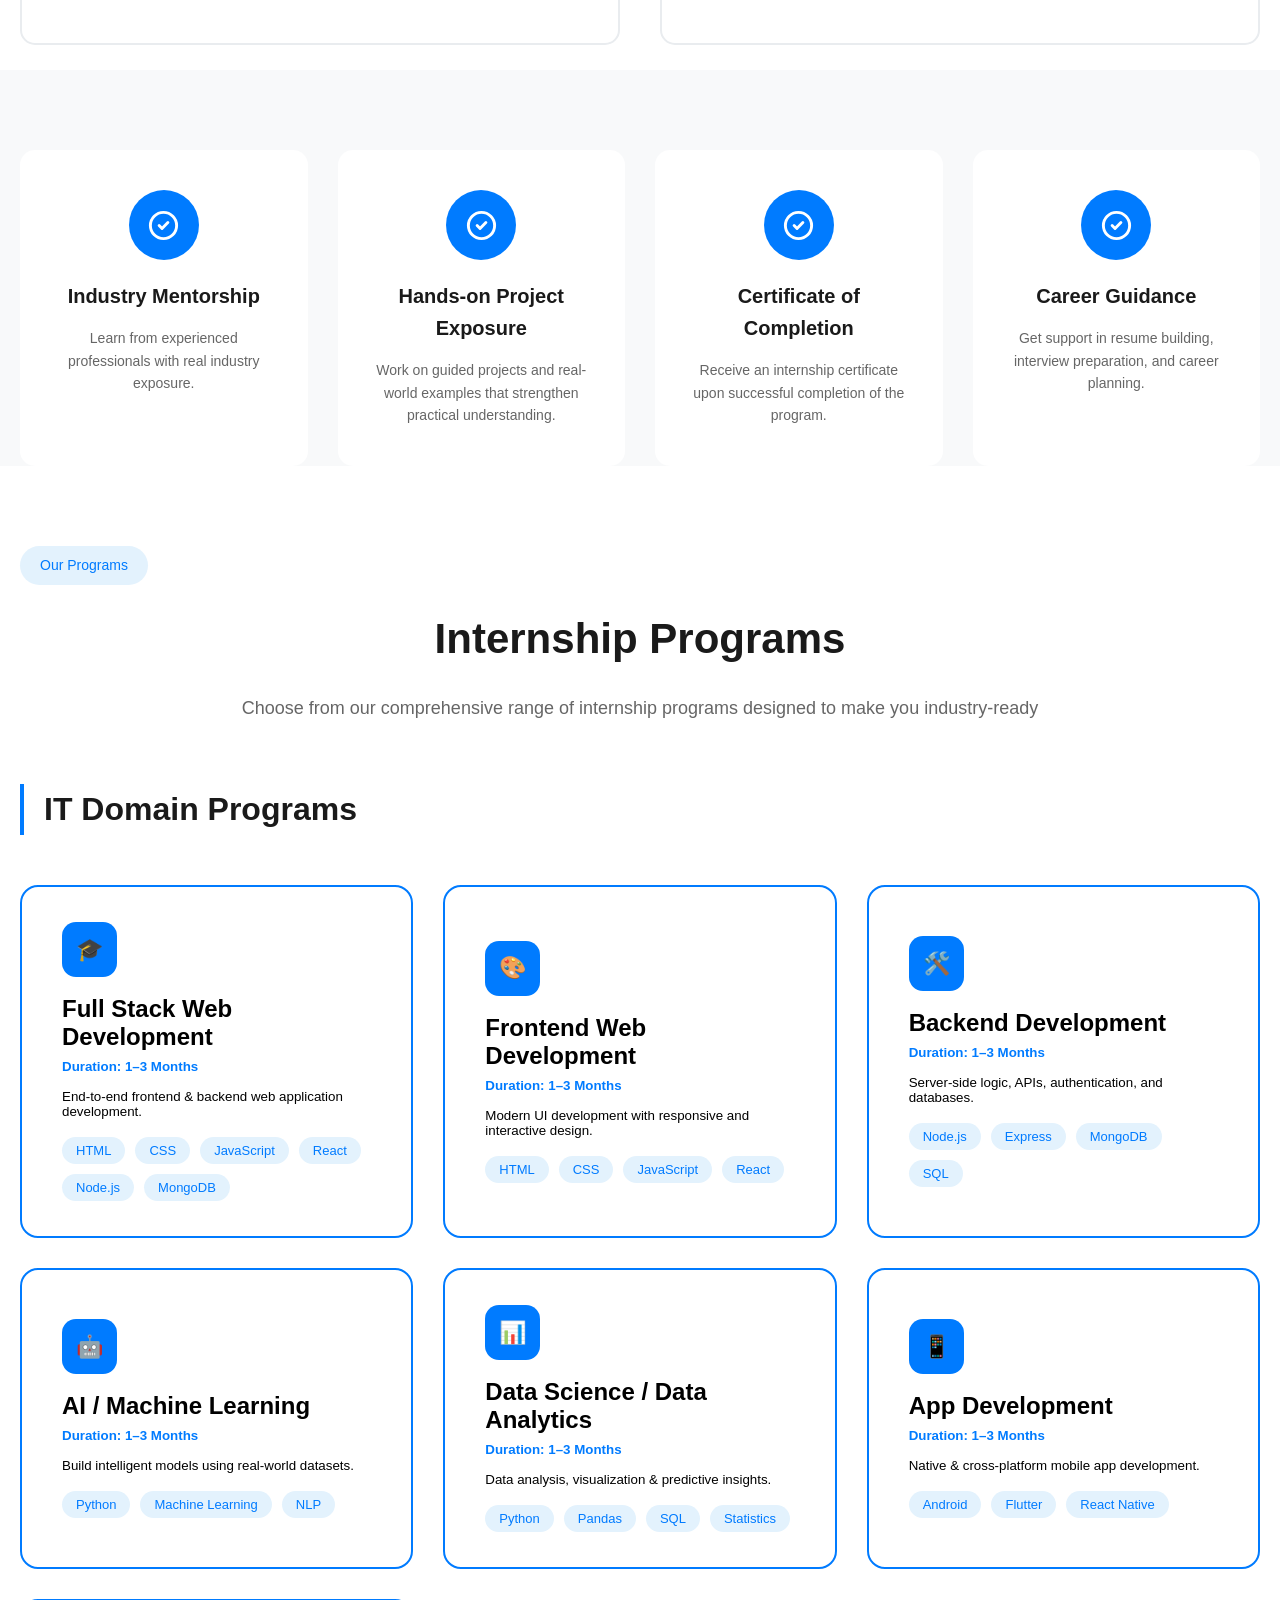
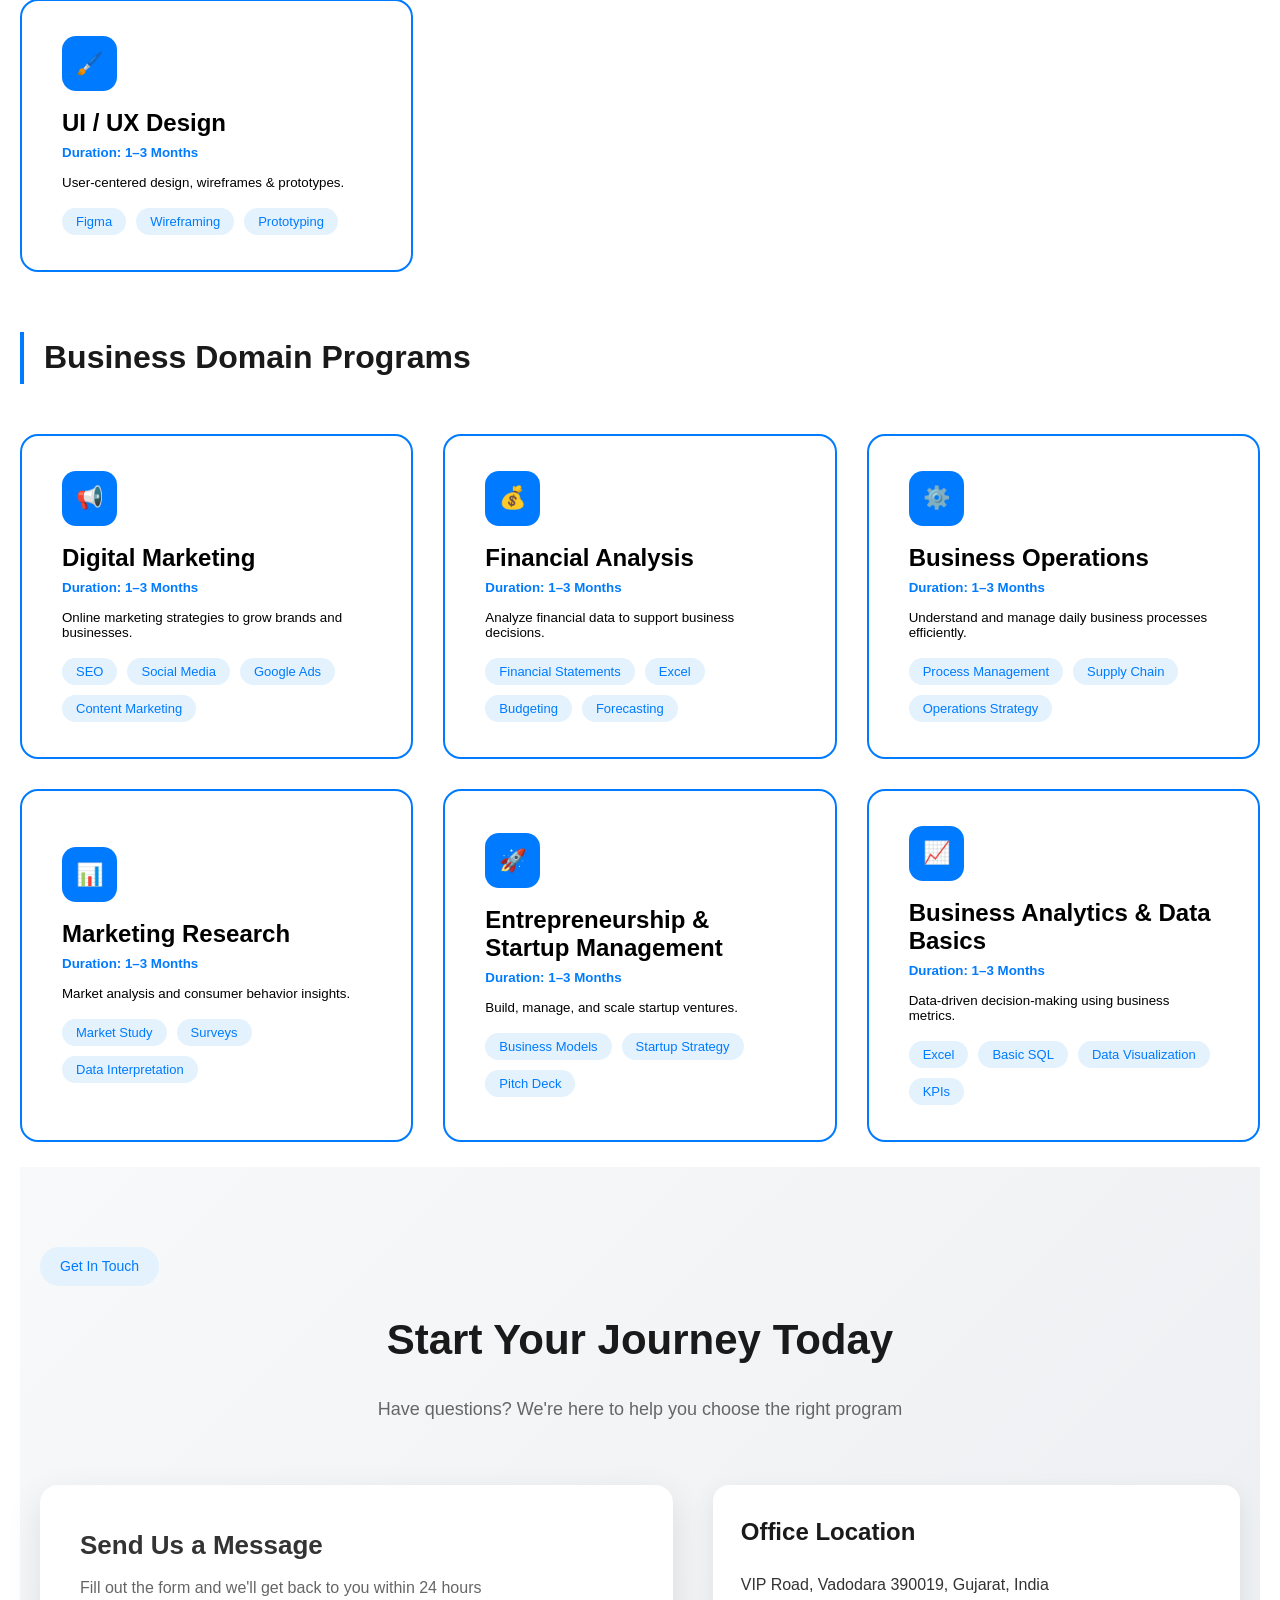
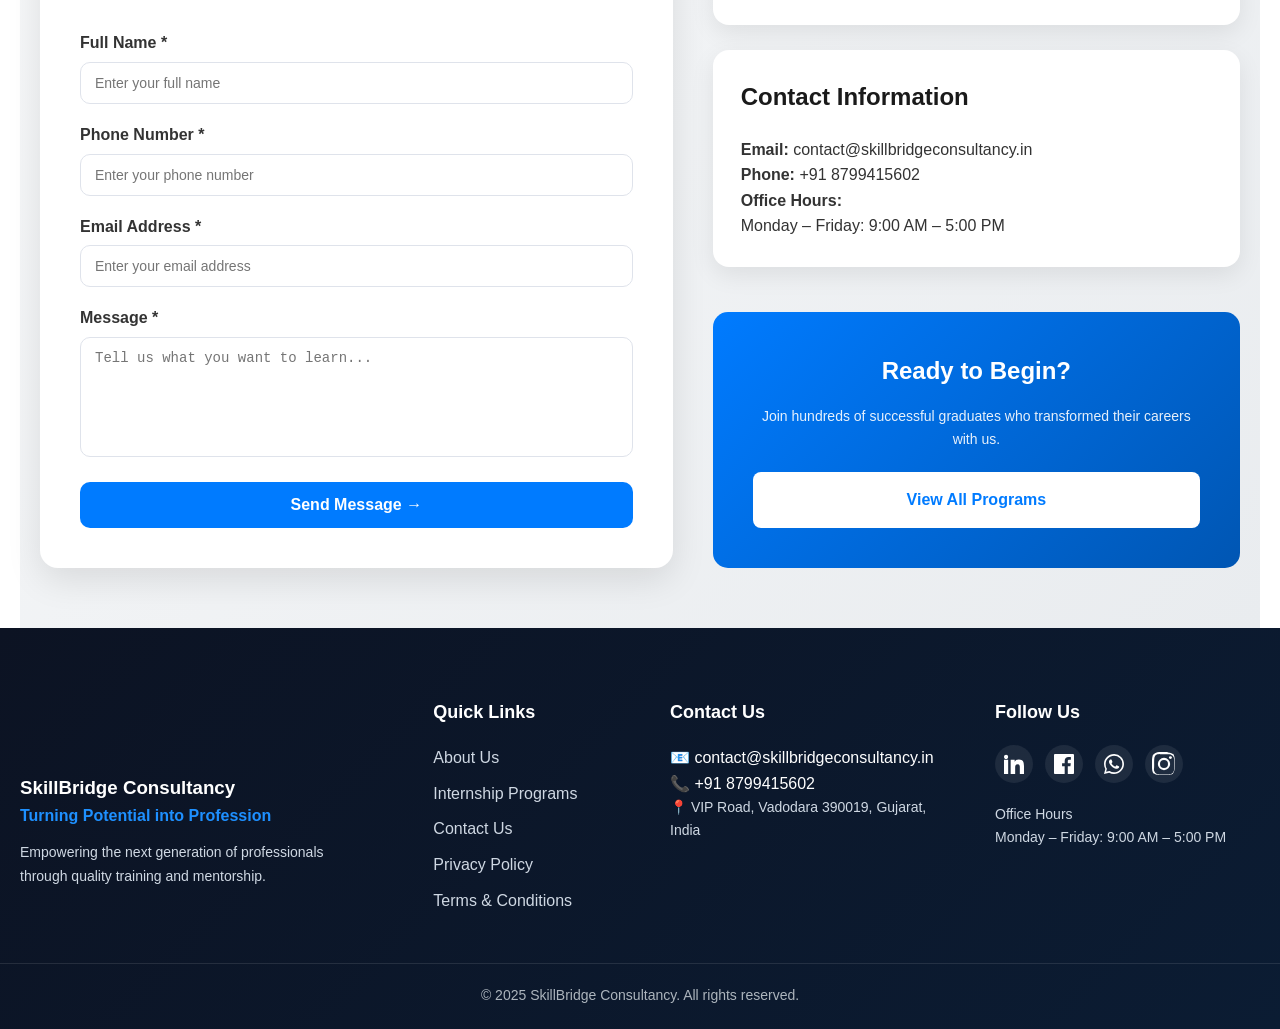
==== commit b0ecba1b: "Update index.html" ====
--- a/index.html
+++ b/index.html
@@ -185,6 +185,29 @@
     font-size: 11px;
   }
 }
+    /* ===== LOGO PERFECT CIRCLE (NO CUT) ===== */
+
+#about-image img {
+  width: 36px;
+  height: 36px;
+
+  border-radius: 50%;
+  object-fit: contain;     /* 🔥 IMPORTANT */
+  background: #ffffff;    /* white safe background */
+  padding: 3px;           /* breathing space */
+
+  display: block;
+}
+
+/* Mobile */
+@media (max-width: 768px) {
+  #about-image img {
+    width: 32px;
+    height: 32px;
+    padding: 2px;
+  }
+}
+
 </style>
 
 
@@ -849,3 +872,4 @@
 </body>
 </html>
             
+
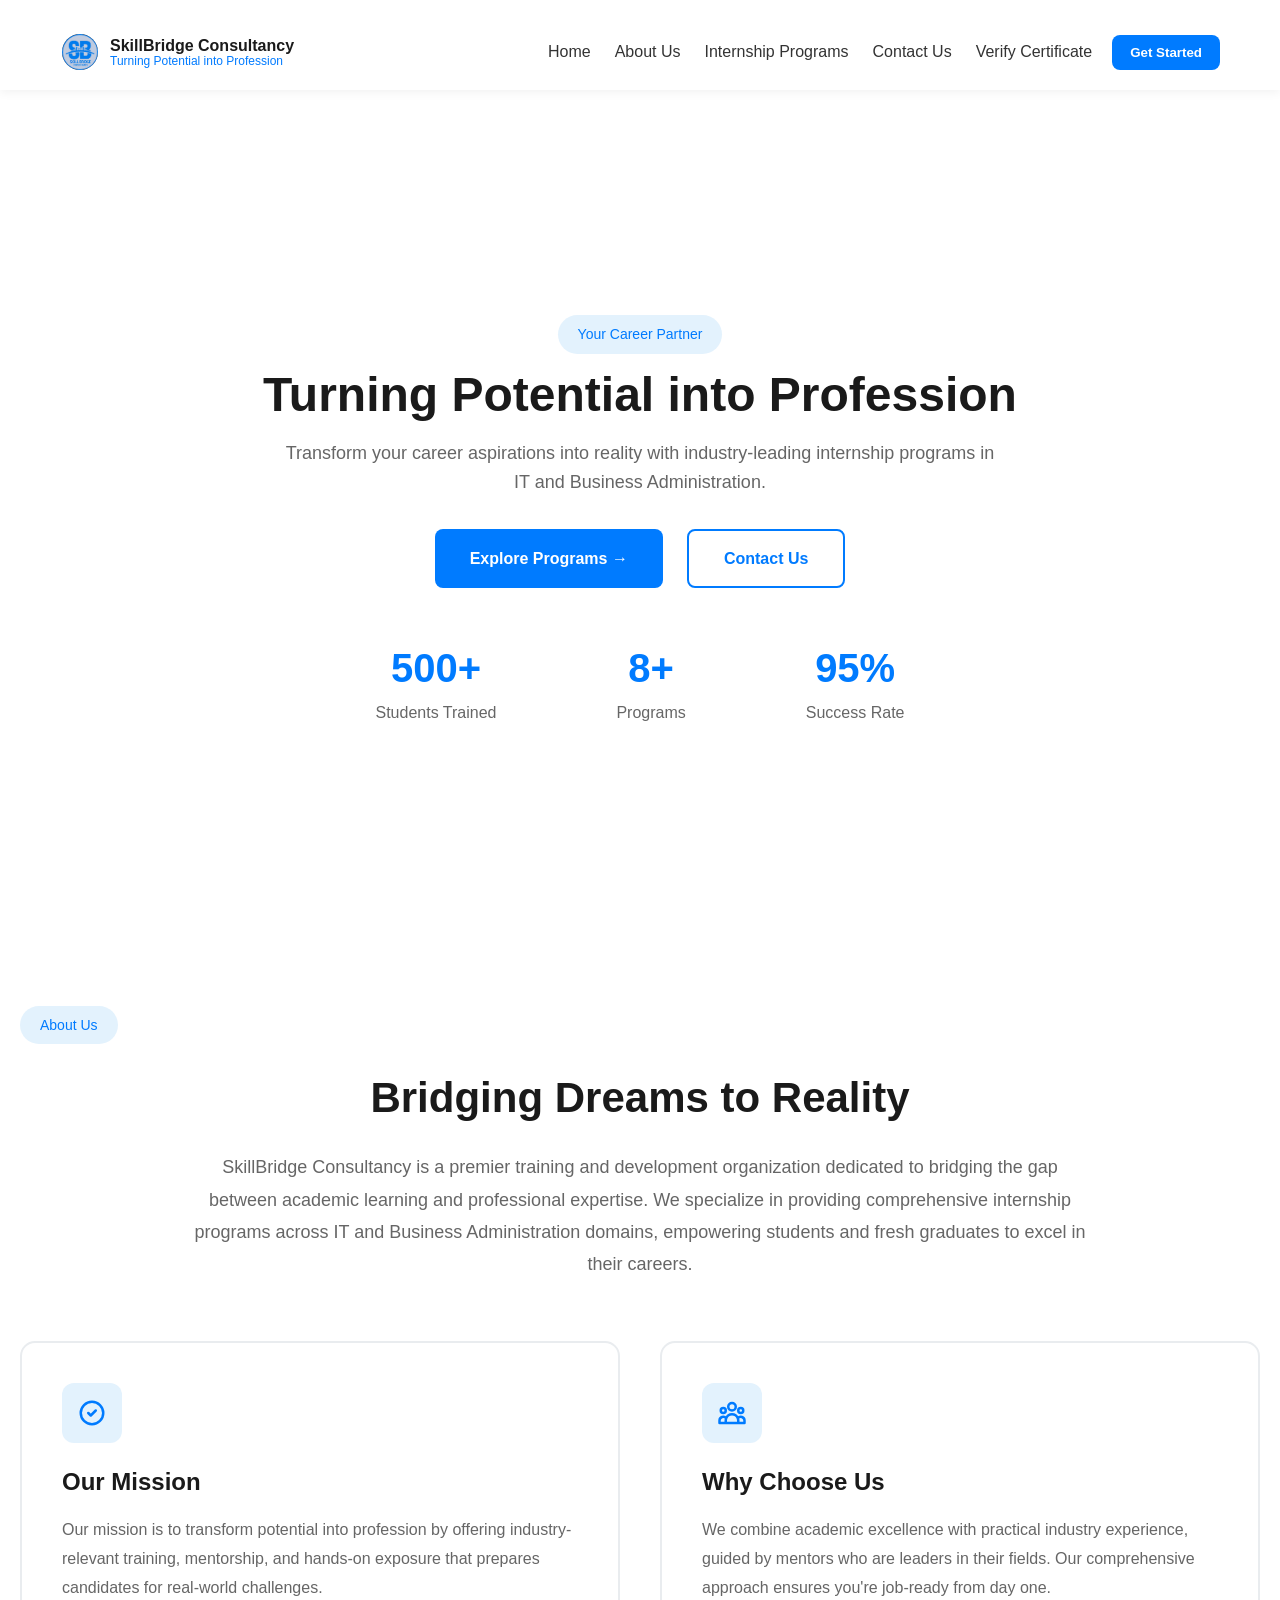
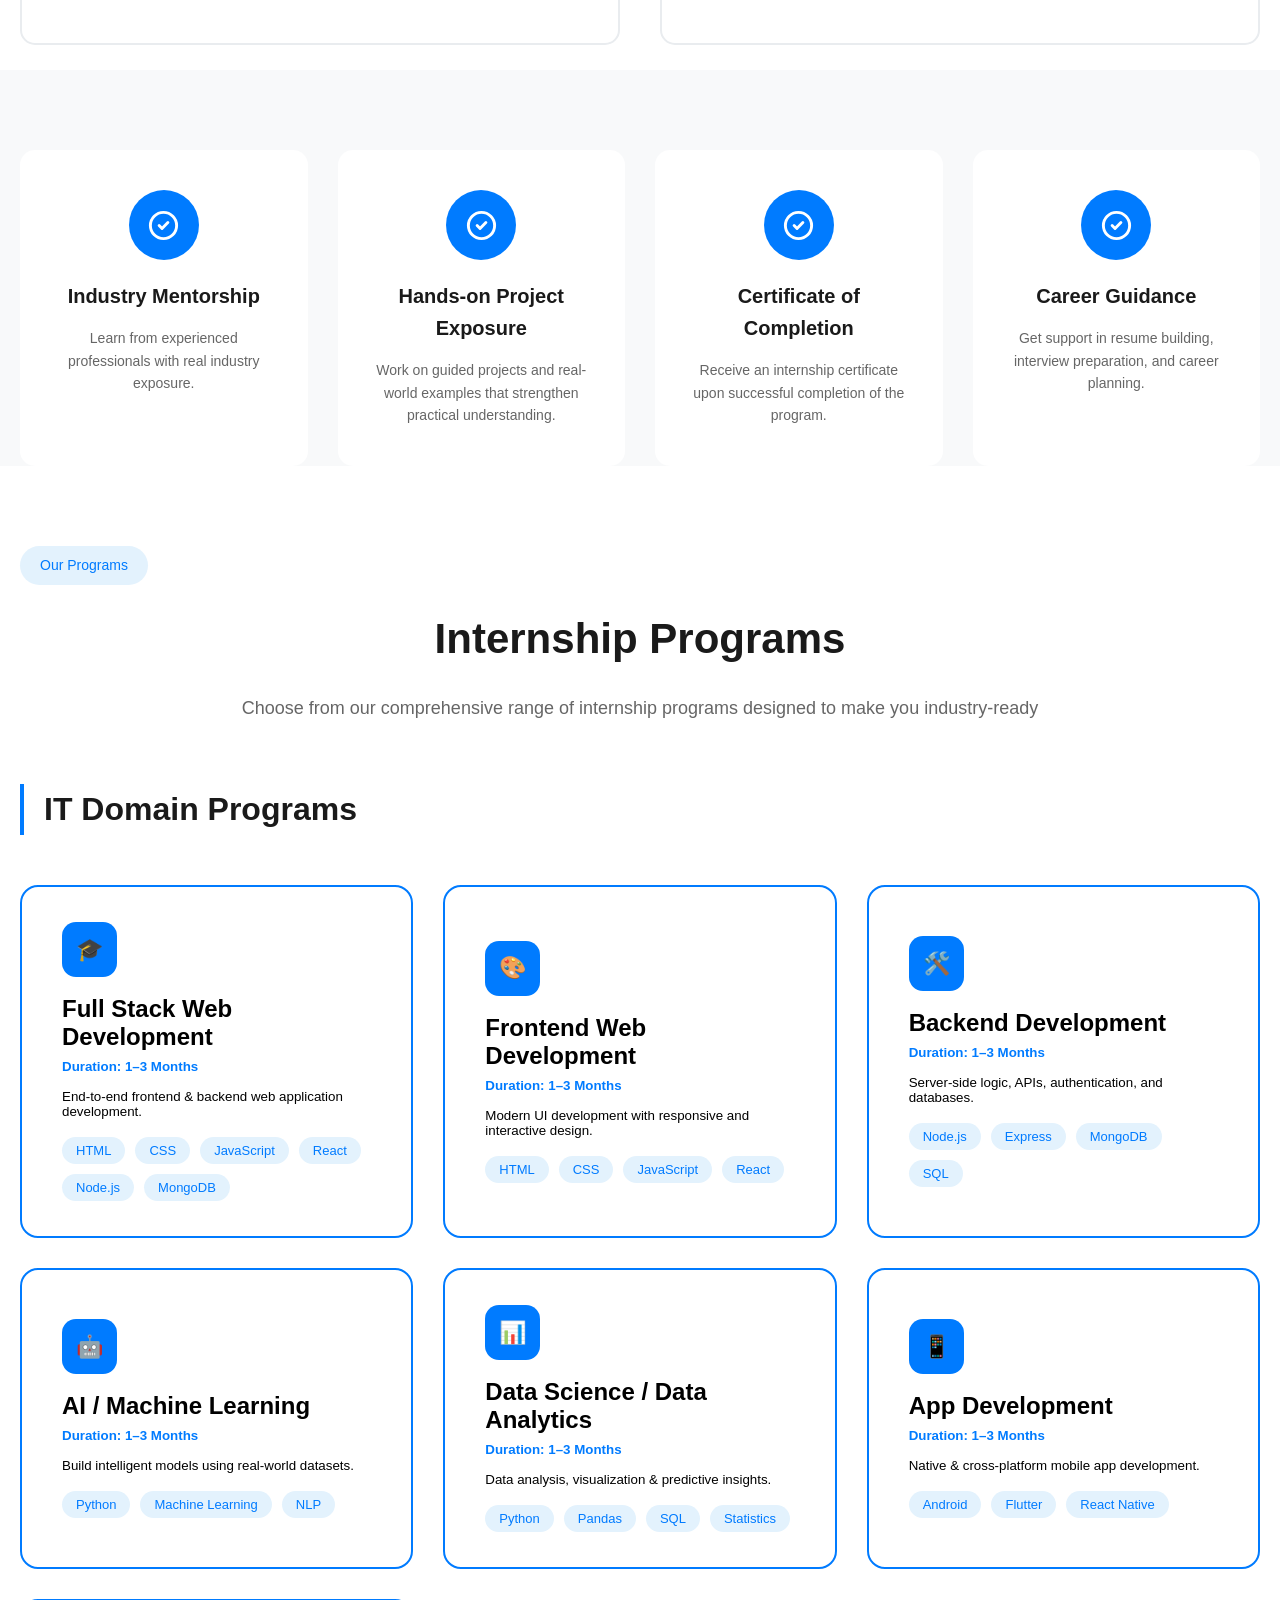
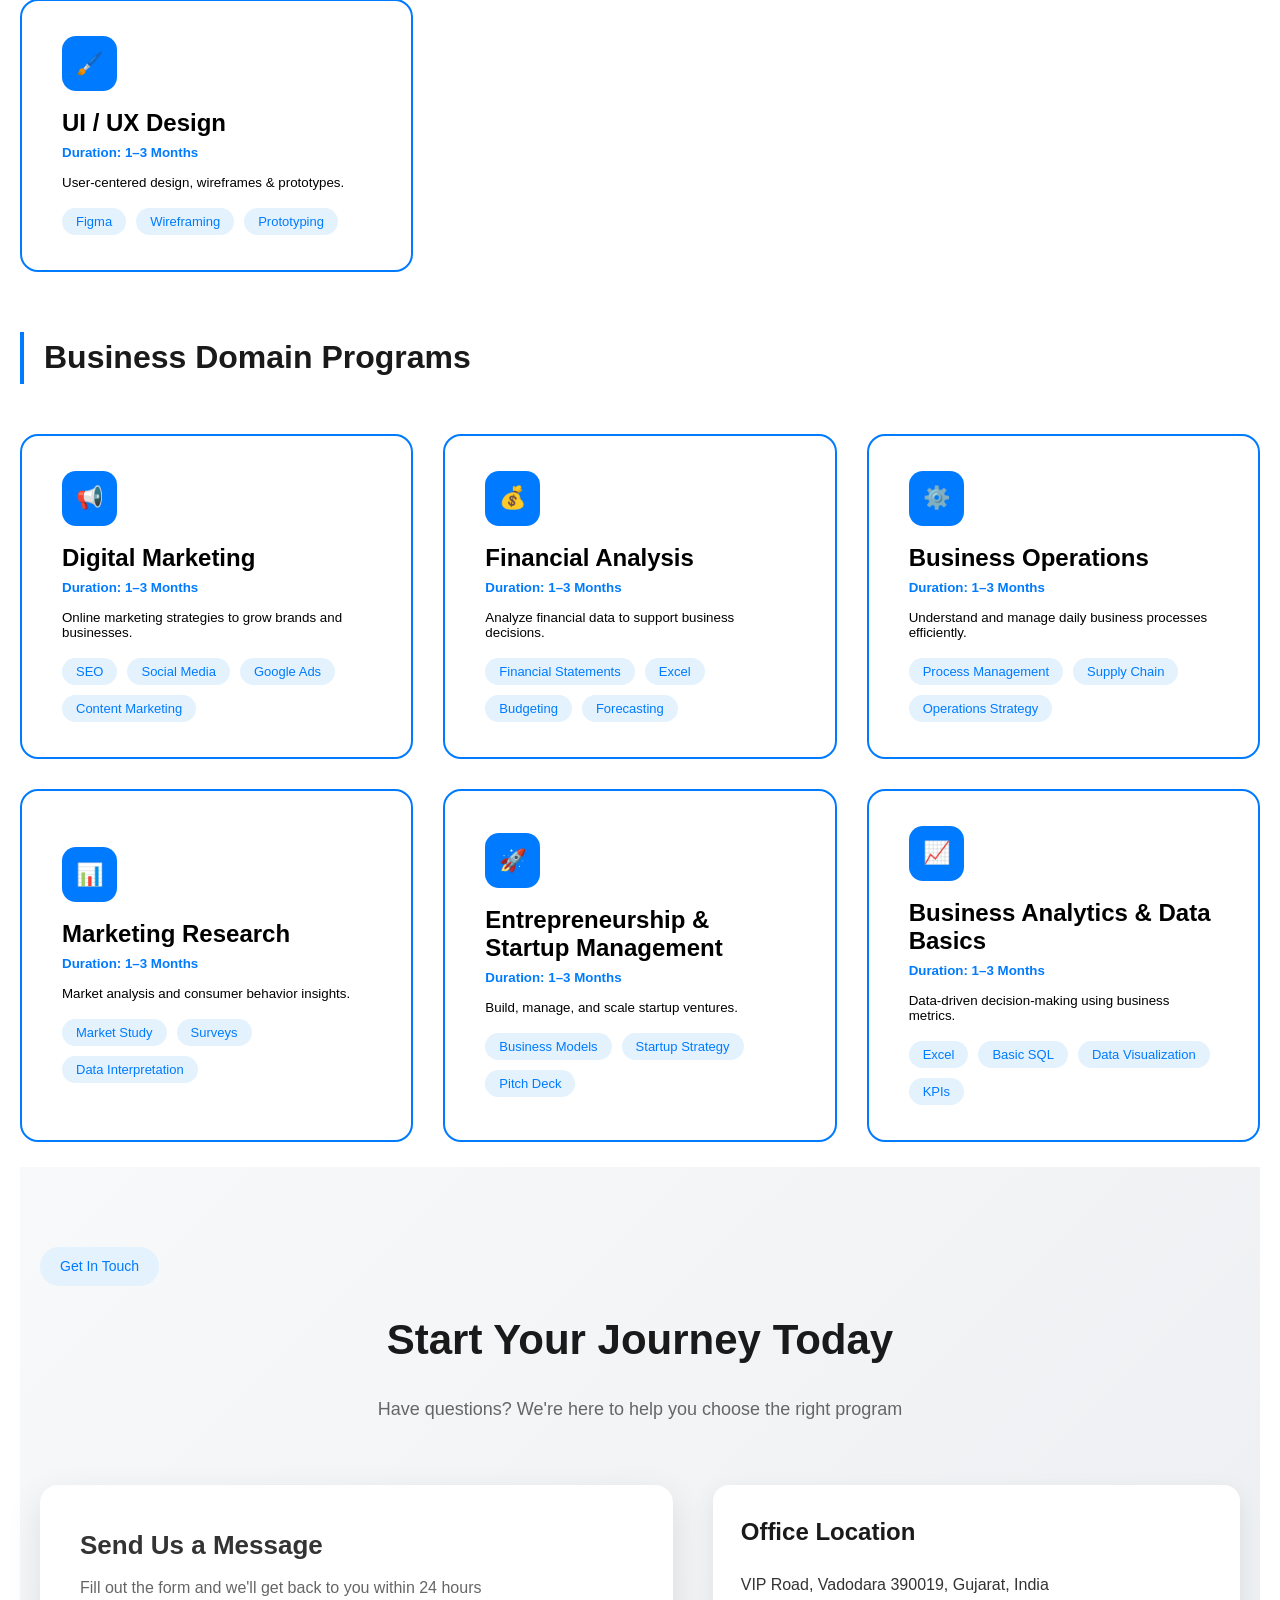
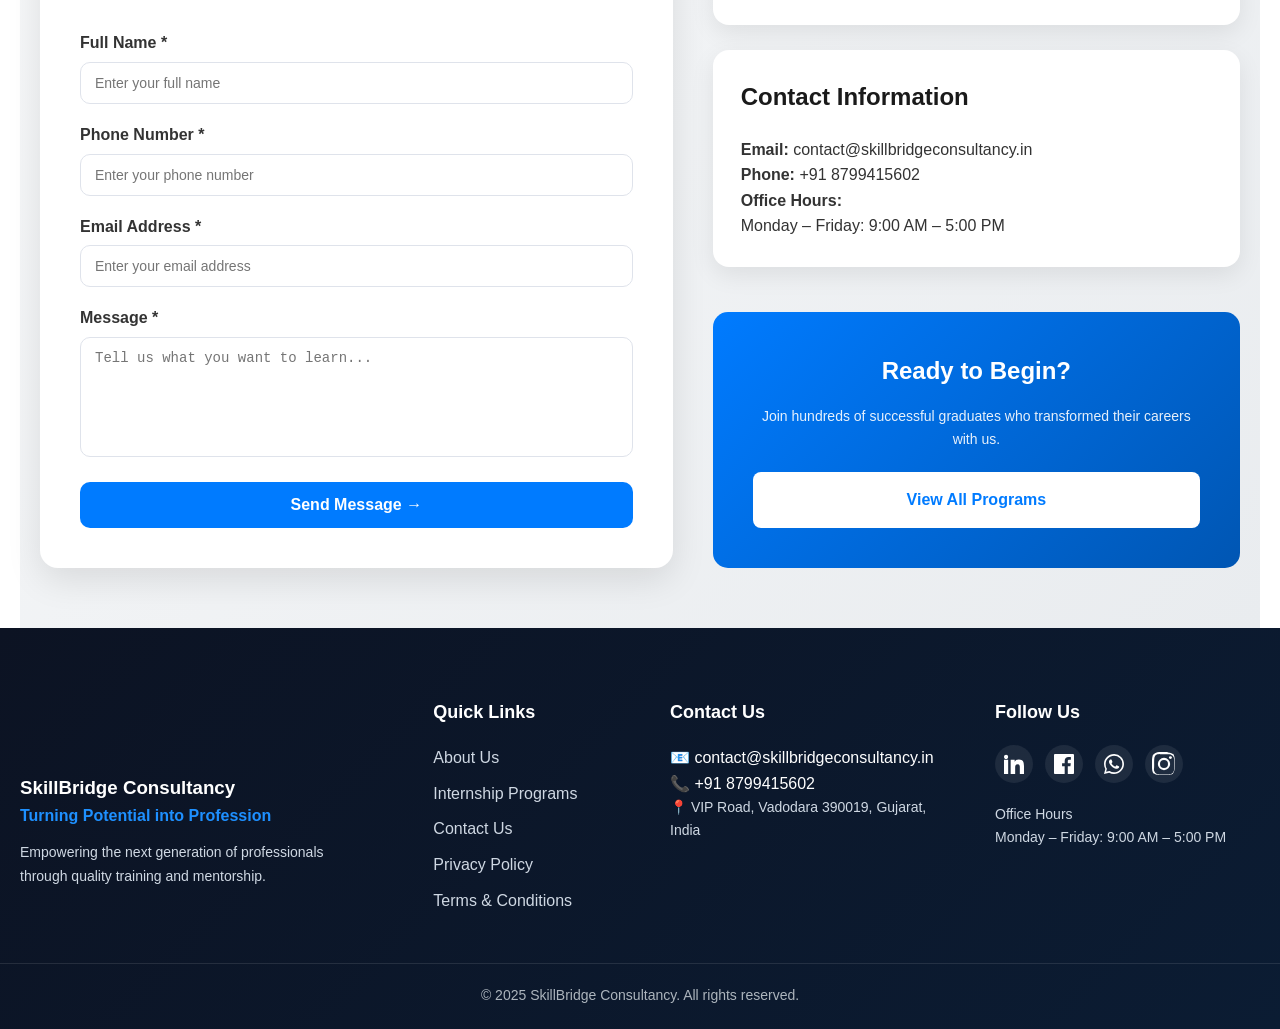
==== commit e52c32b7: "Update index.html" ====
--- a/index.html
+++ b/index.html
@@ -185,27 +185,43 @@
     font-size: 11px;
   }
 }
-    /* ===== LOGO PERFECT CIRCLE (NO CUT) ===== */
-
-#about-image img {
-  width: 36px;
-  height: 36px;
-
+   /* ===== PERFECT LOGO ALIGNMENT FIX ===== */
+
+#about-image {
+  display: flex;
+  align-items: center;   /* 🔥 text + logo same line */
+  gap: 10px;
+}
+
+/* Circular wrapper */
+#image-placeholder {
+  width: 40px;
+  height: 40px;
   border-radius: 50%;
-  object-fit: contain;     /* 🔥 IMPORTANT */
-  background: #ffffff;    /* white safe background */
-  padding: 3px;           /* breathing space */
-
+  background: #ffffff;
+  display: flex;
+  align-items: center;
+  justify-content: center;
+  overflow: hidden;      /* 🔥 forces perfect circle */
+  flex-shrink: 0;
+}
+
+/* Logo image */
+#image-placeholder img {
+  width: 90%;
+  height: 90%;
+  object-fit: contain;   /* 🔥 NO CUT */
   display: block;
 }
 
 /* Mobile */
 @media (max-width: 768px) {
-  #about-image img {
+  #image-placeholder {
     width: 32px;
     height: 32px;
-    padding: 2px;
-  }
+  }
+}
+
 }
 
 </style>
@@ -873,3 +889,4 @@
 </html>
             
 
+
